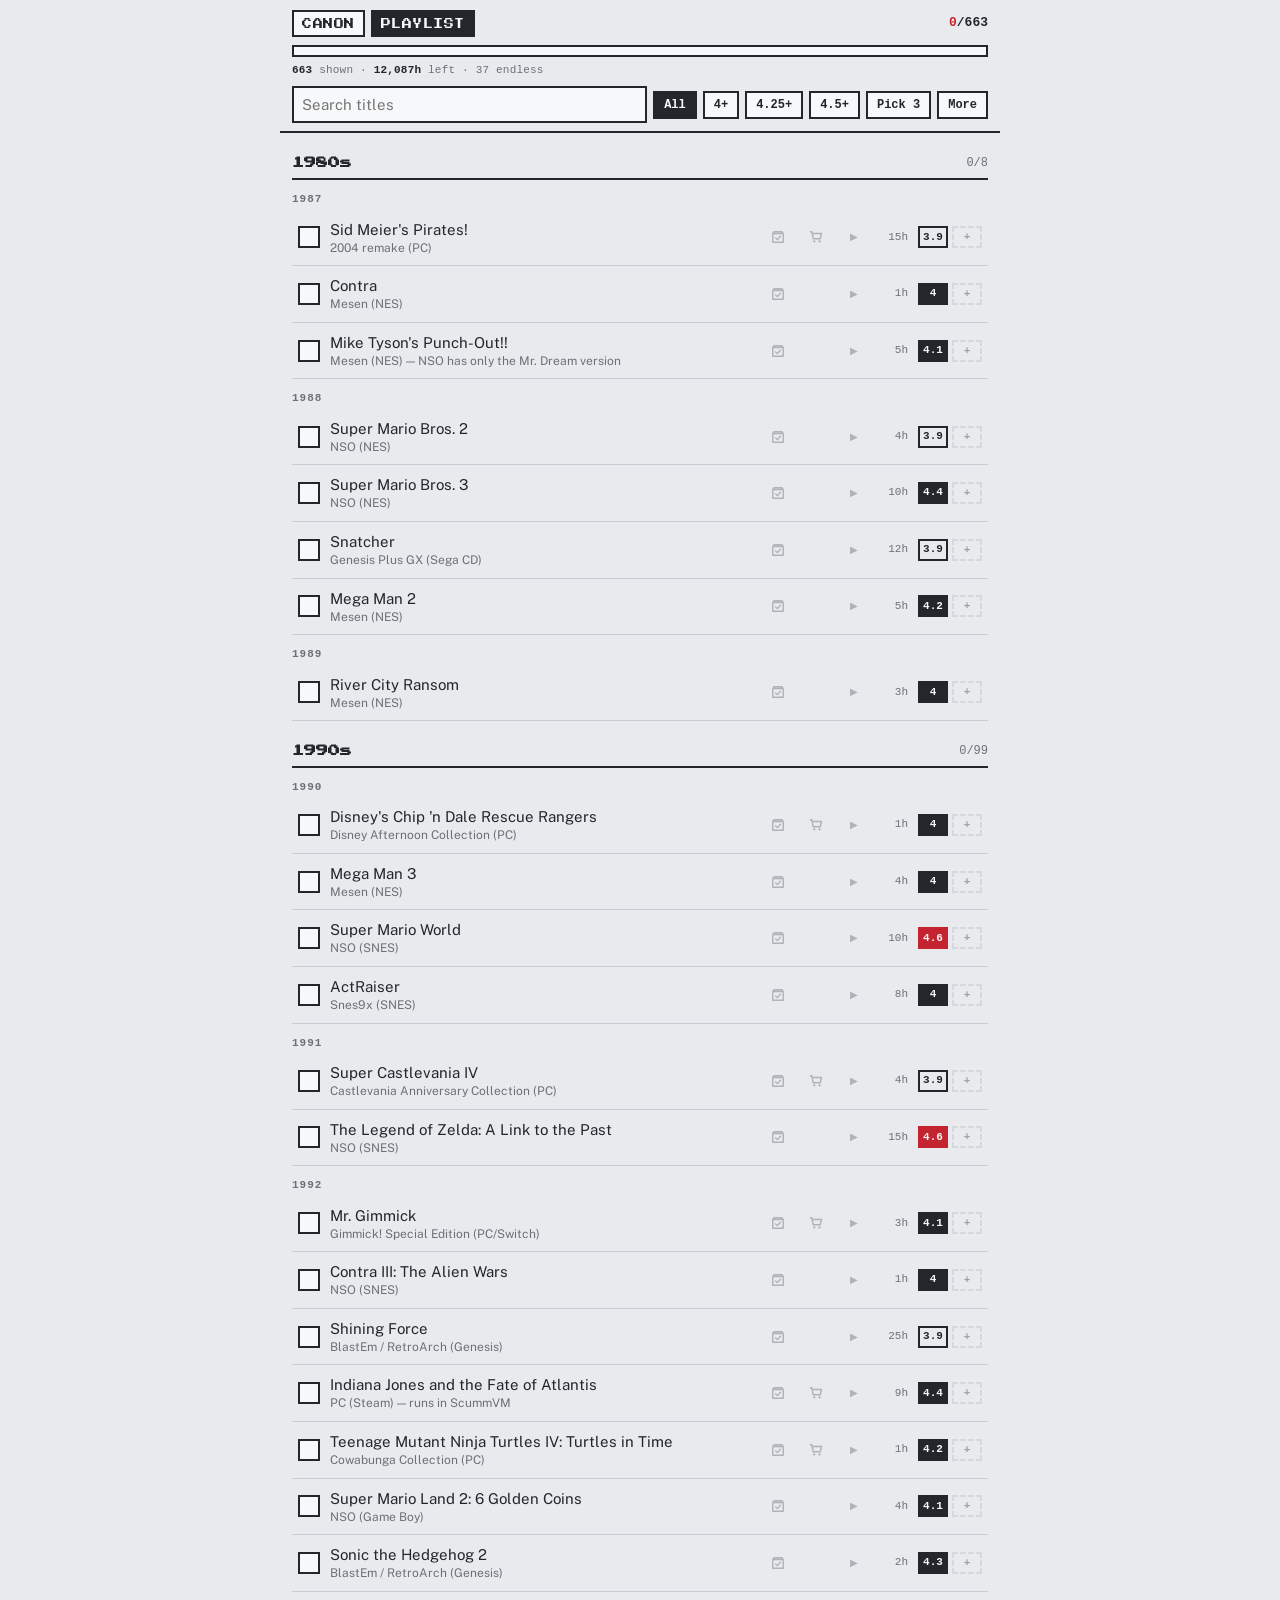
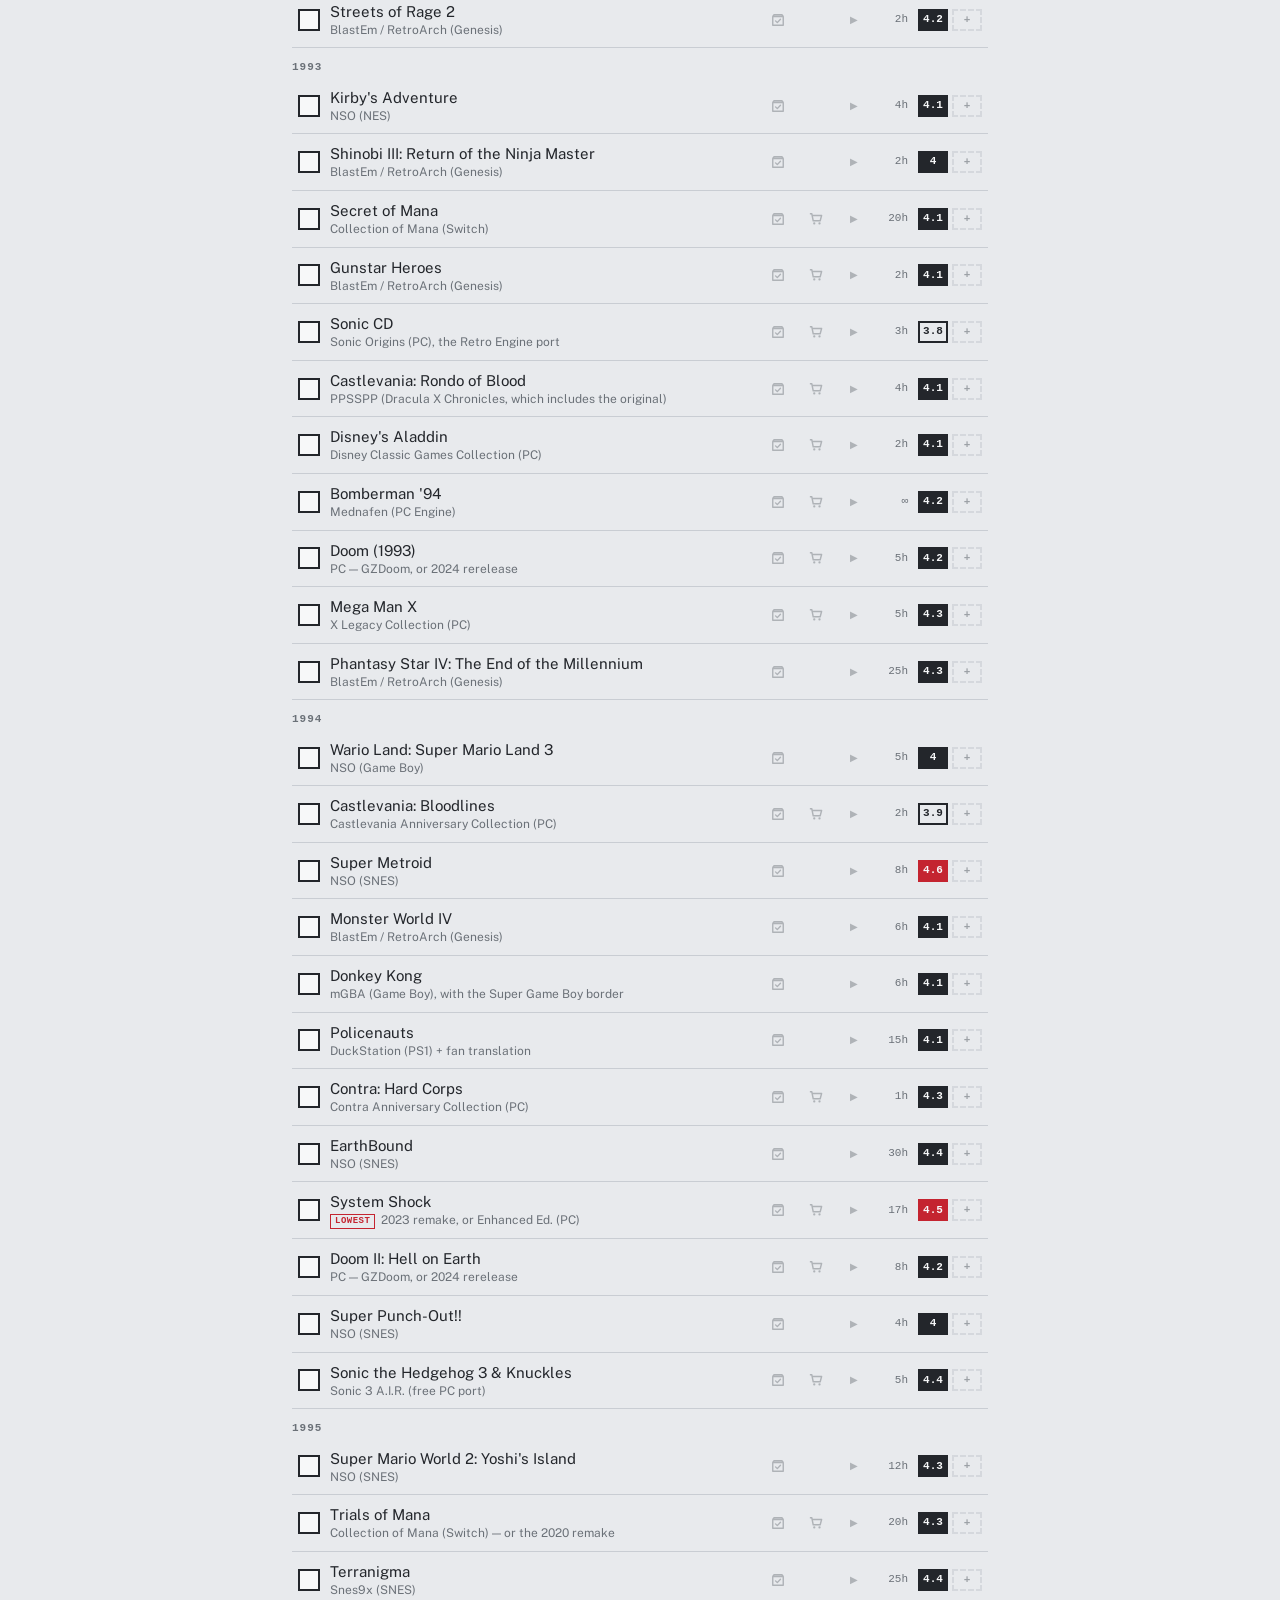
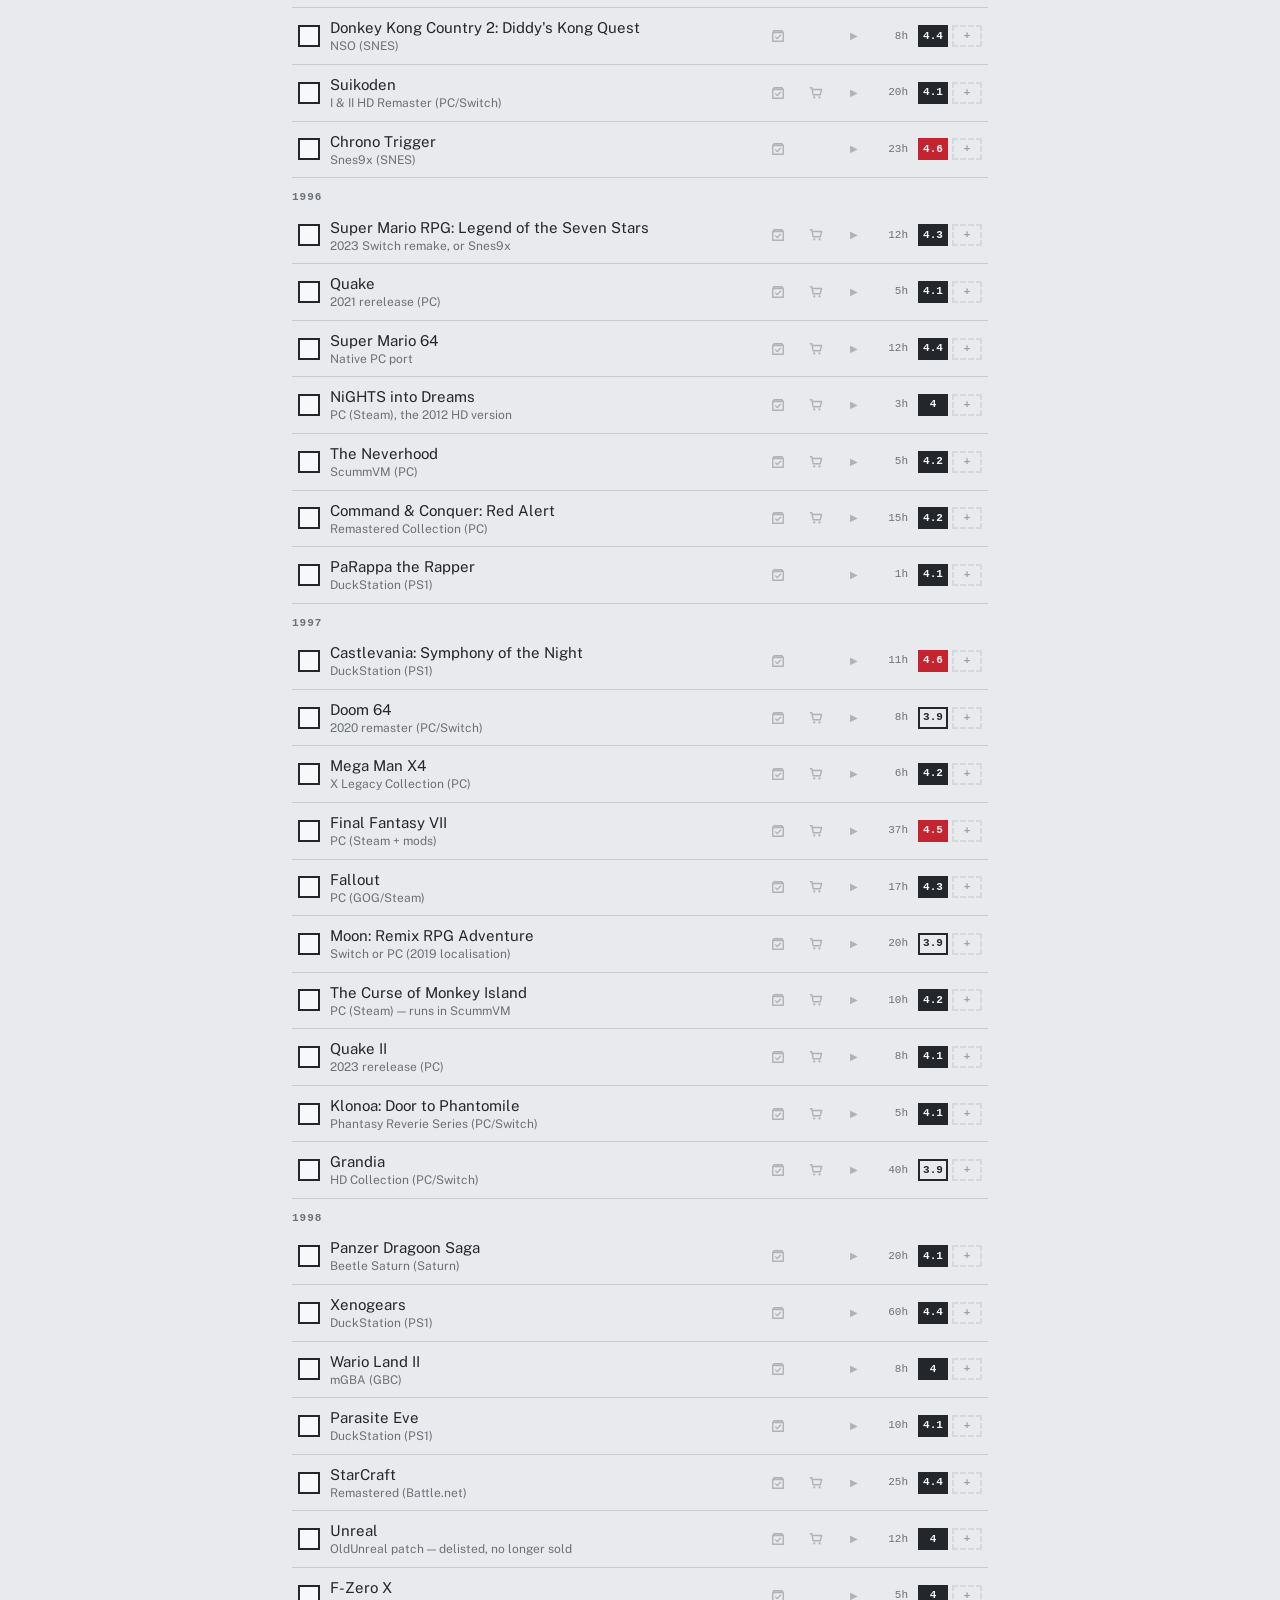
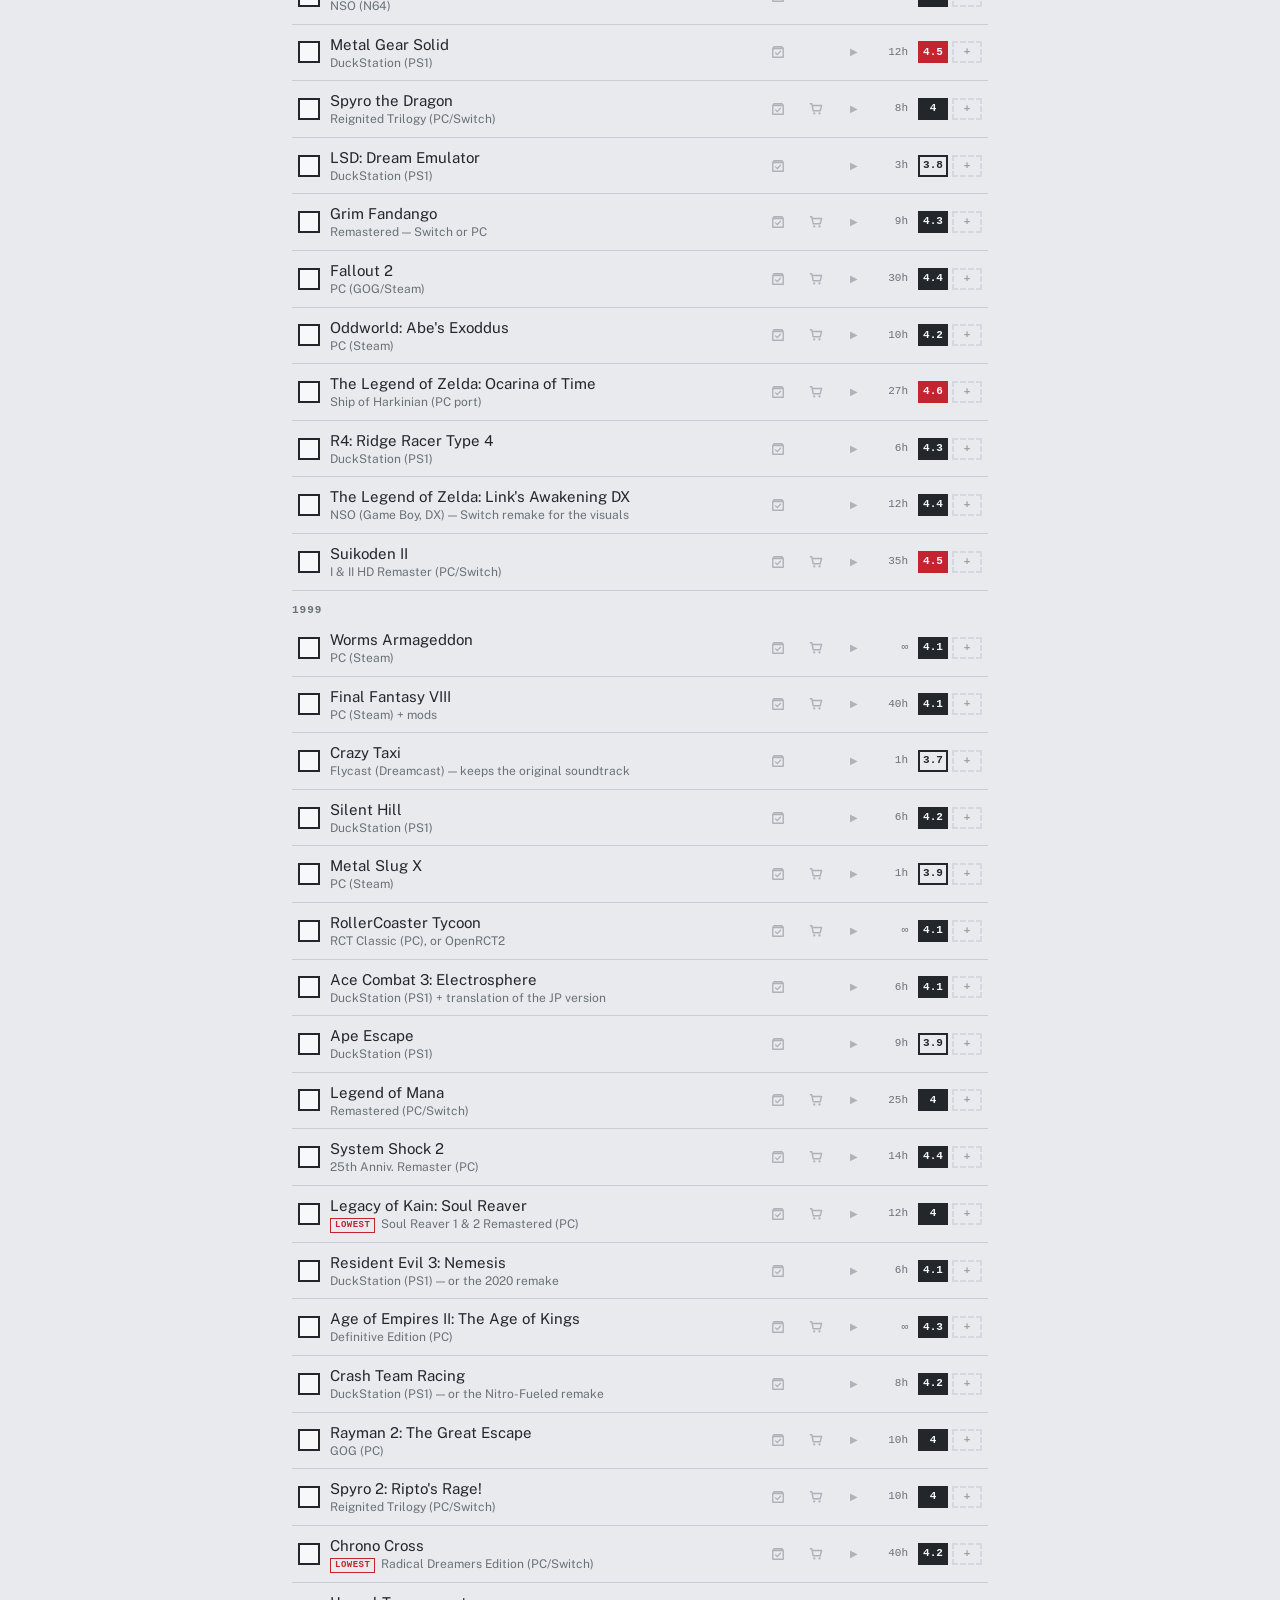
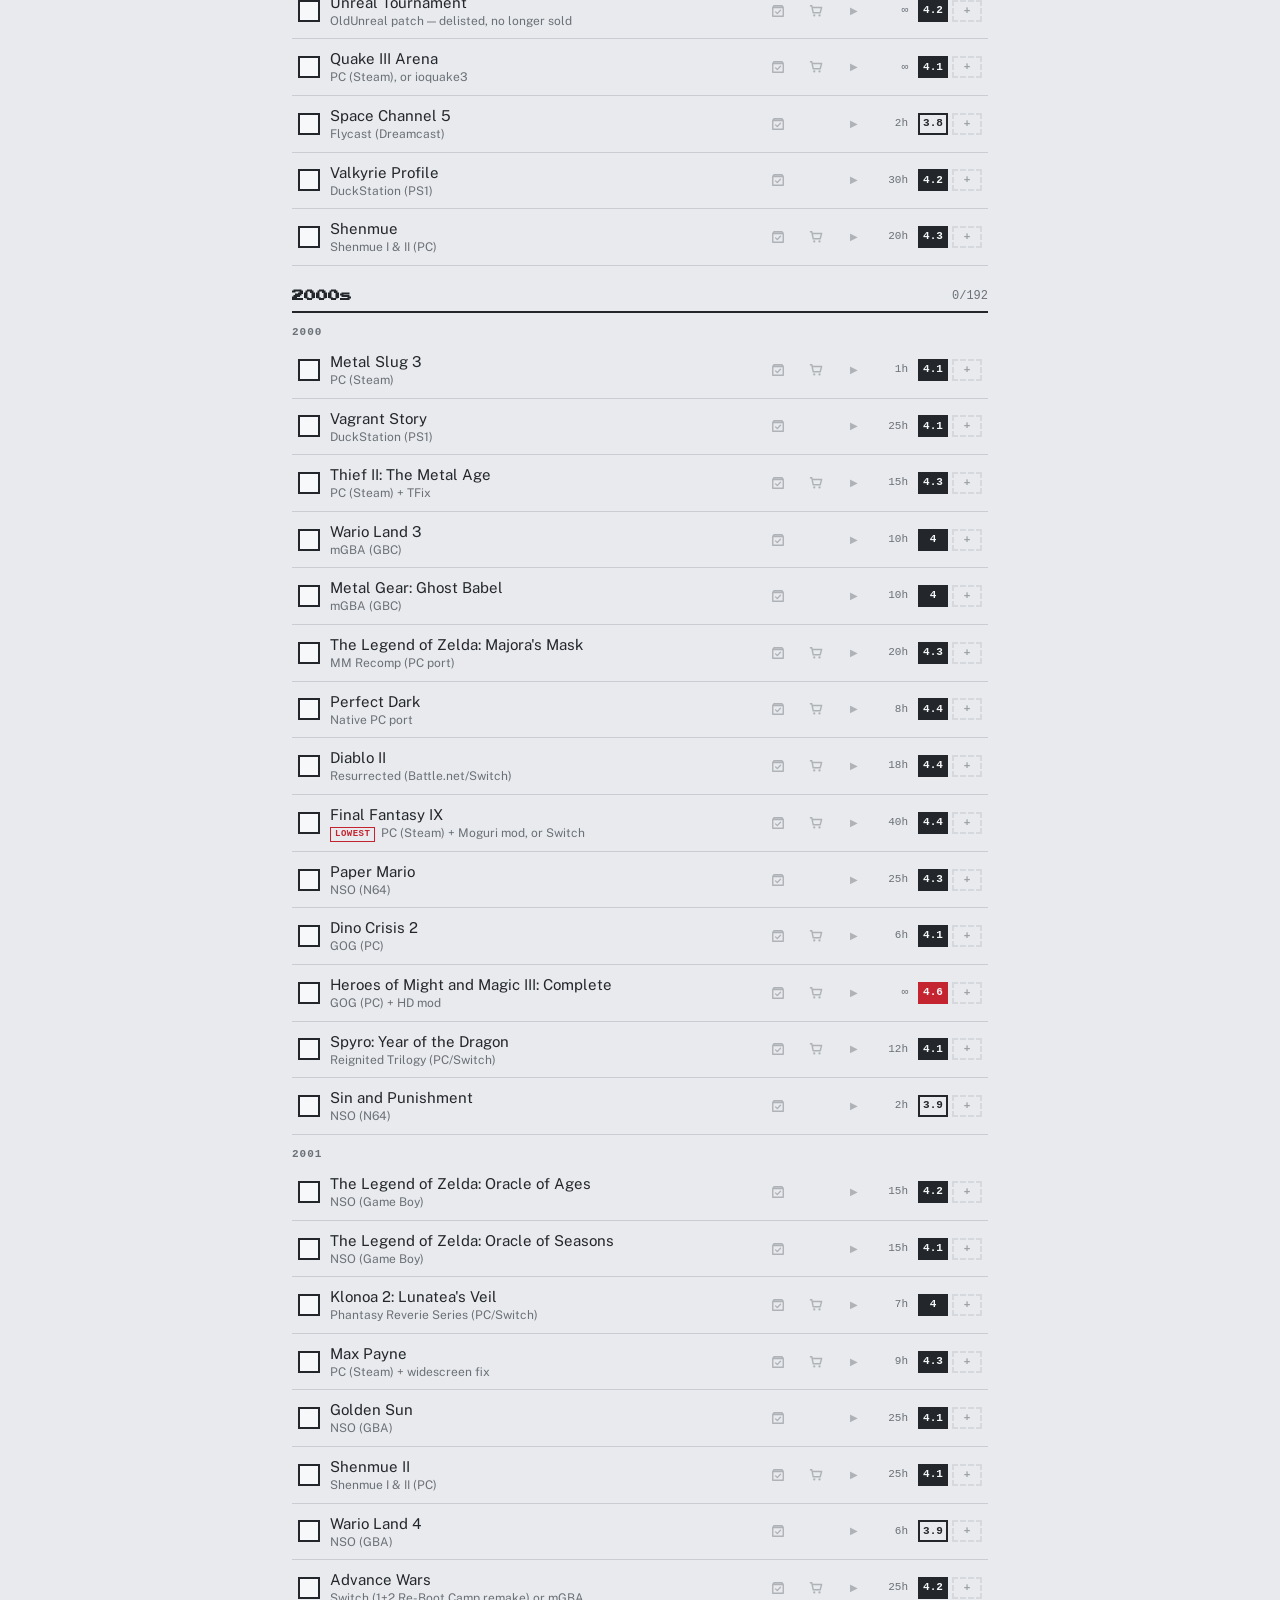
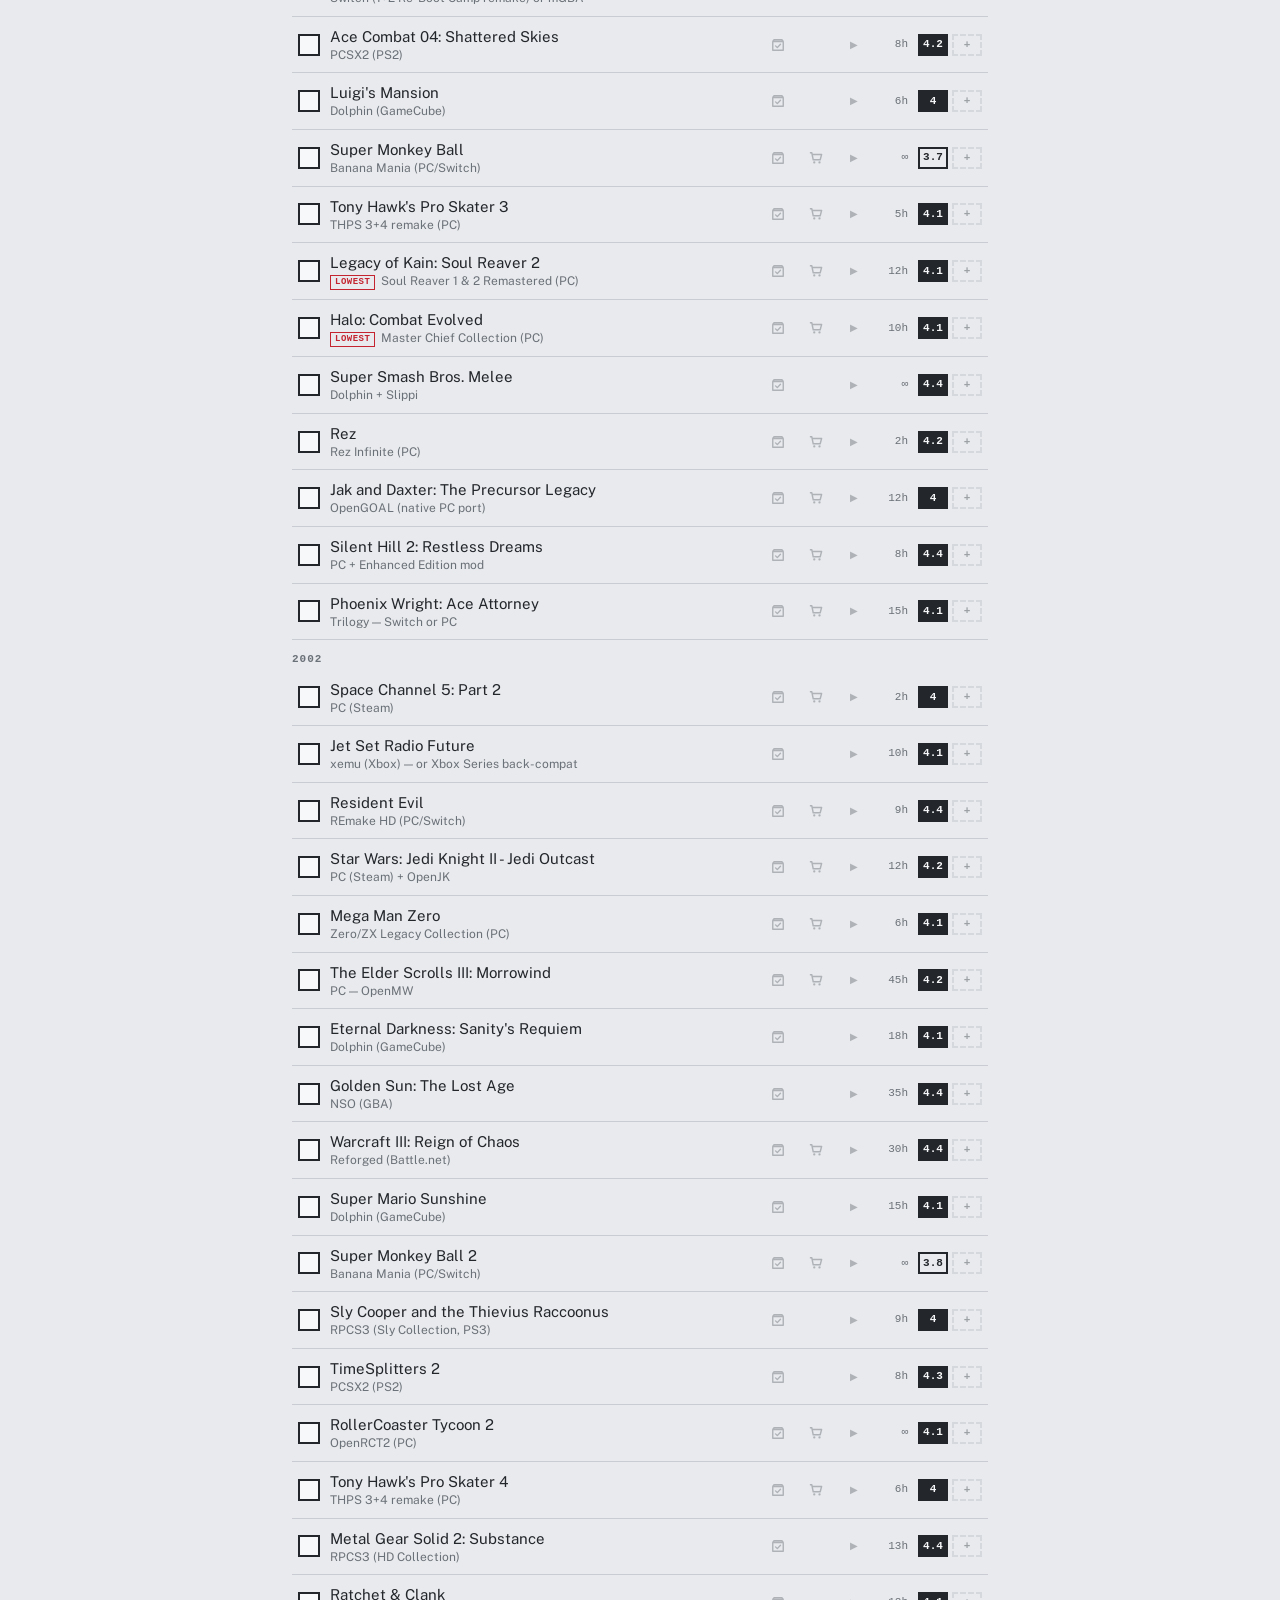
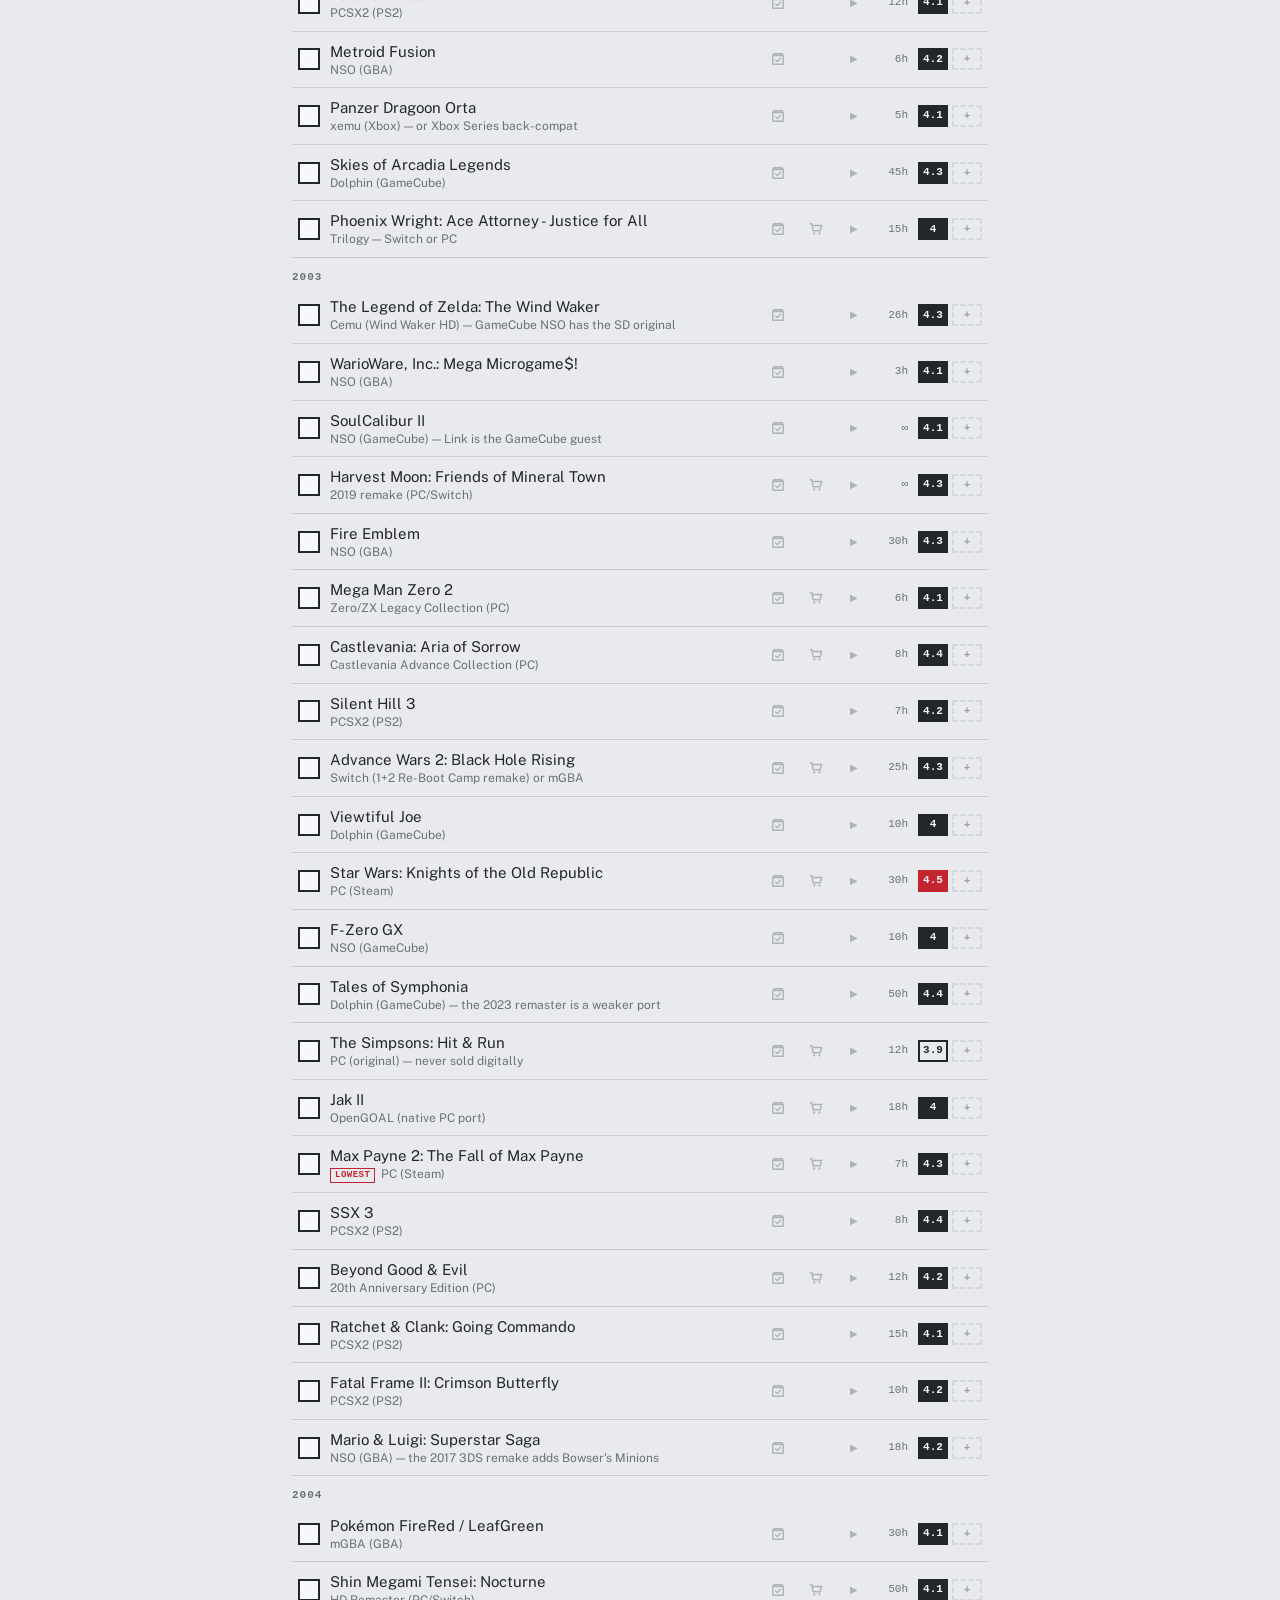
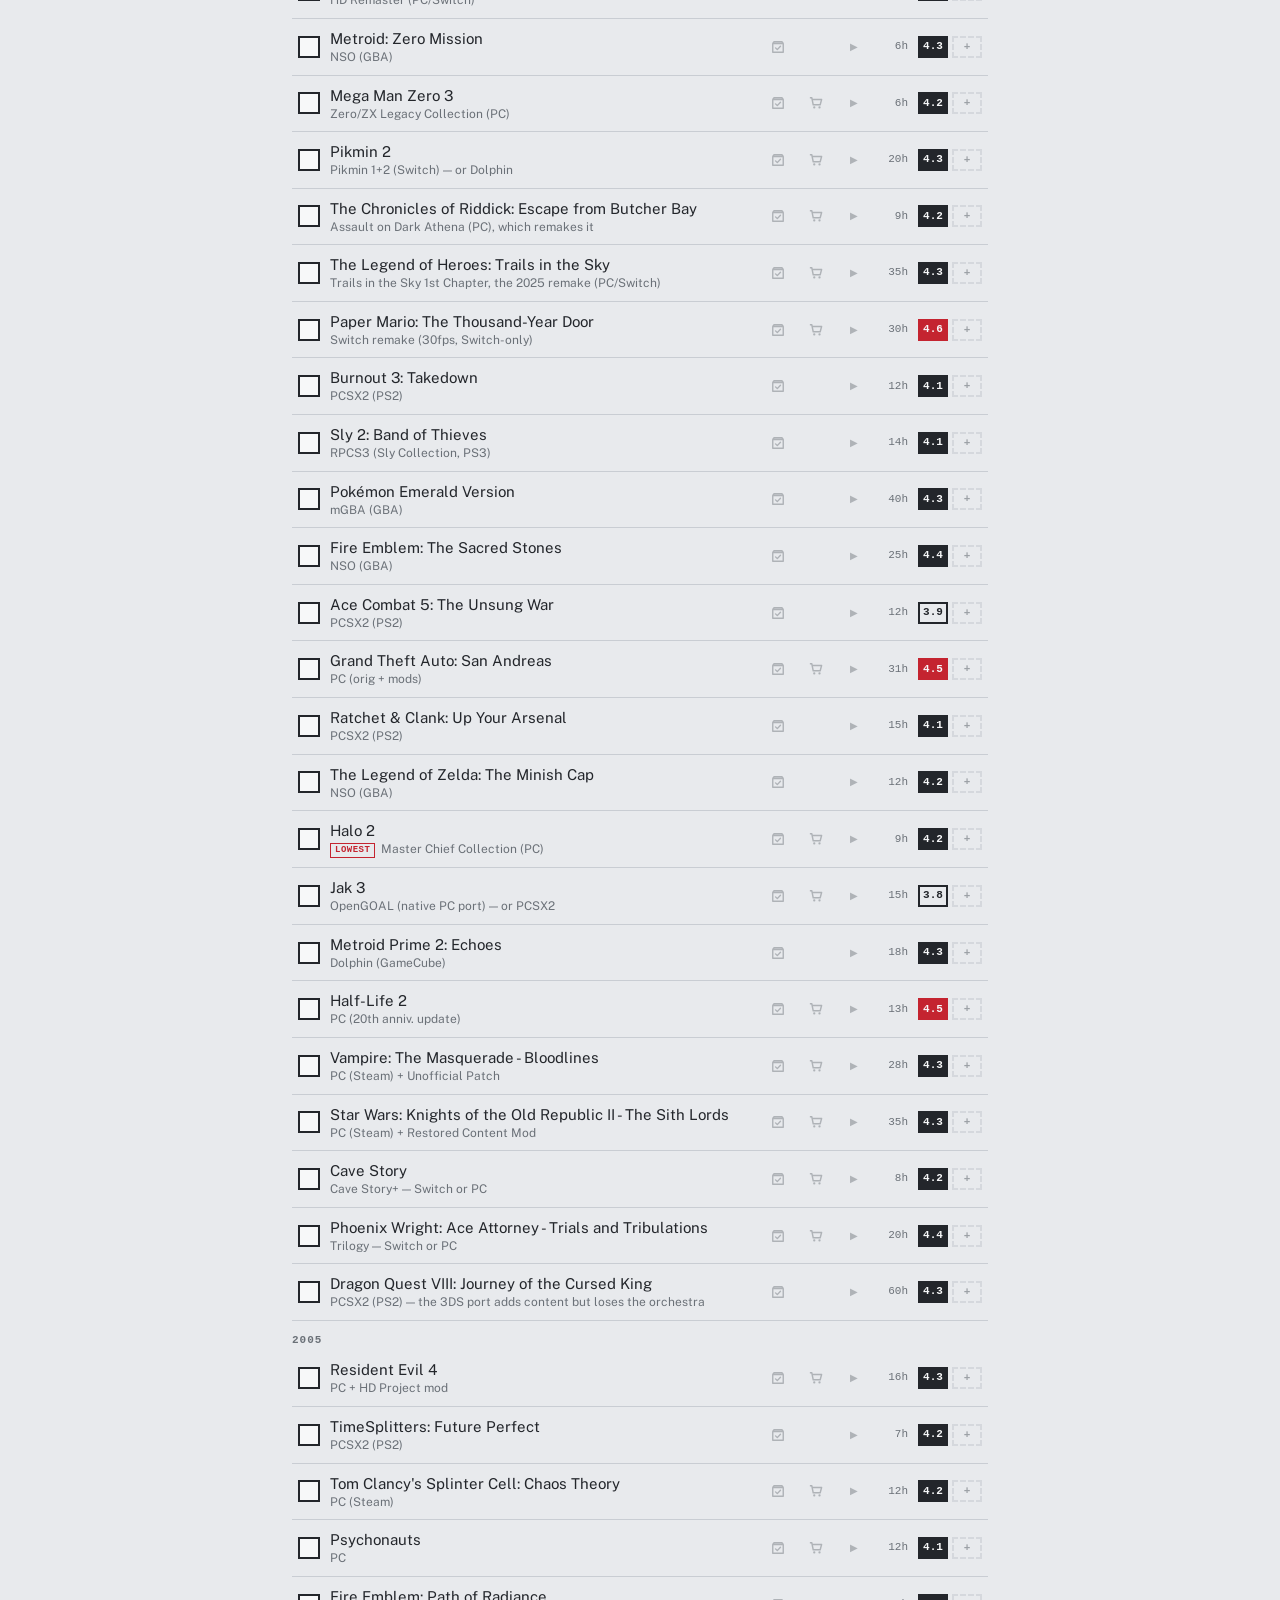
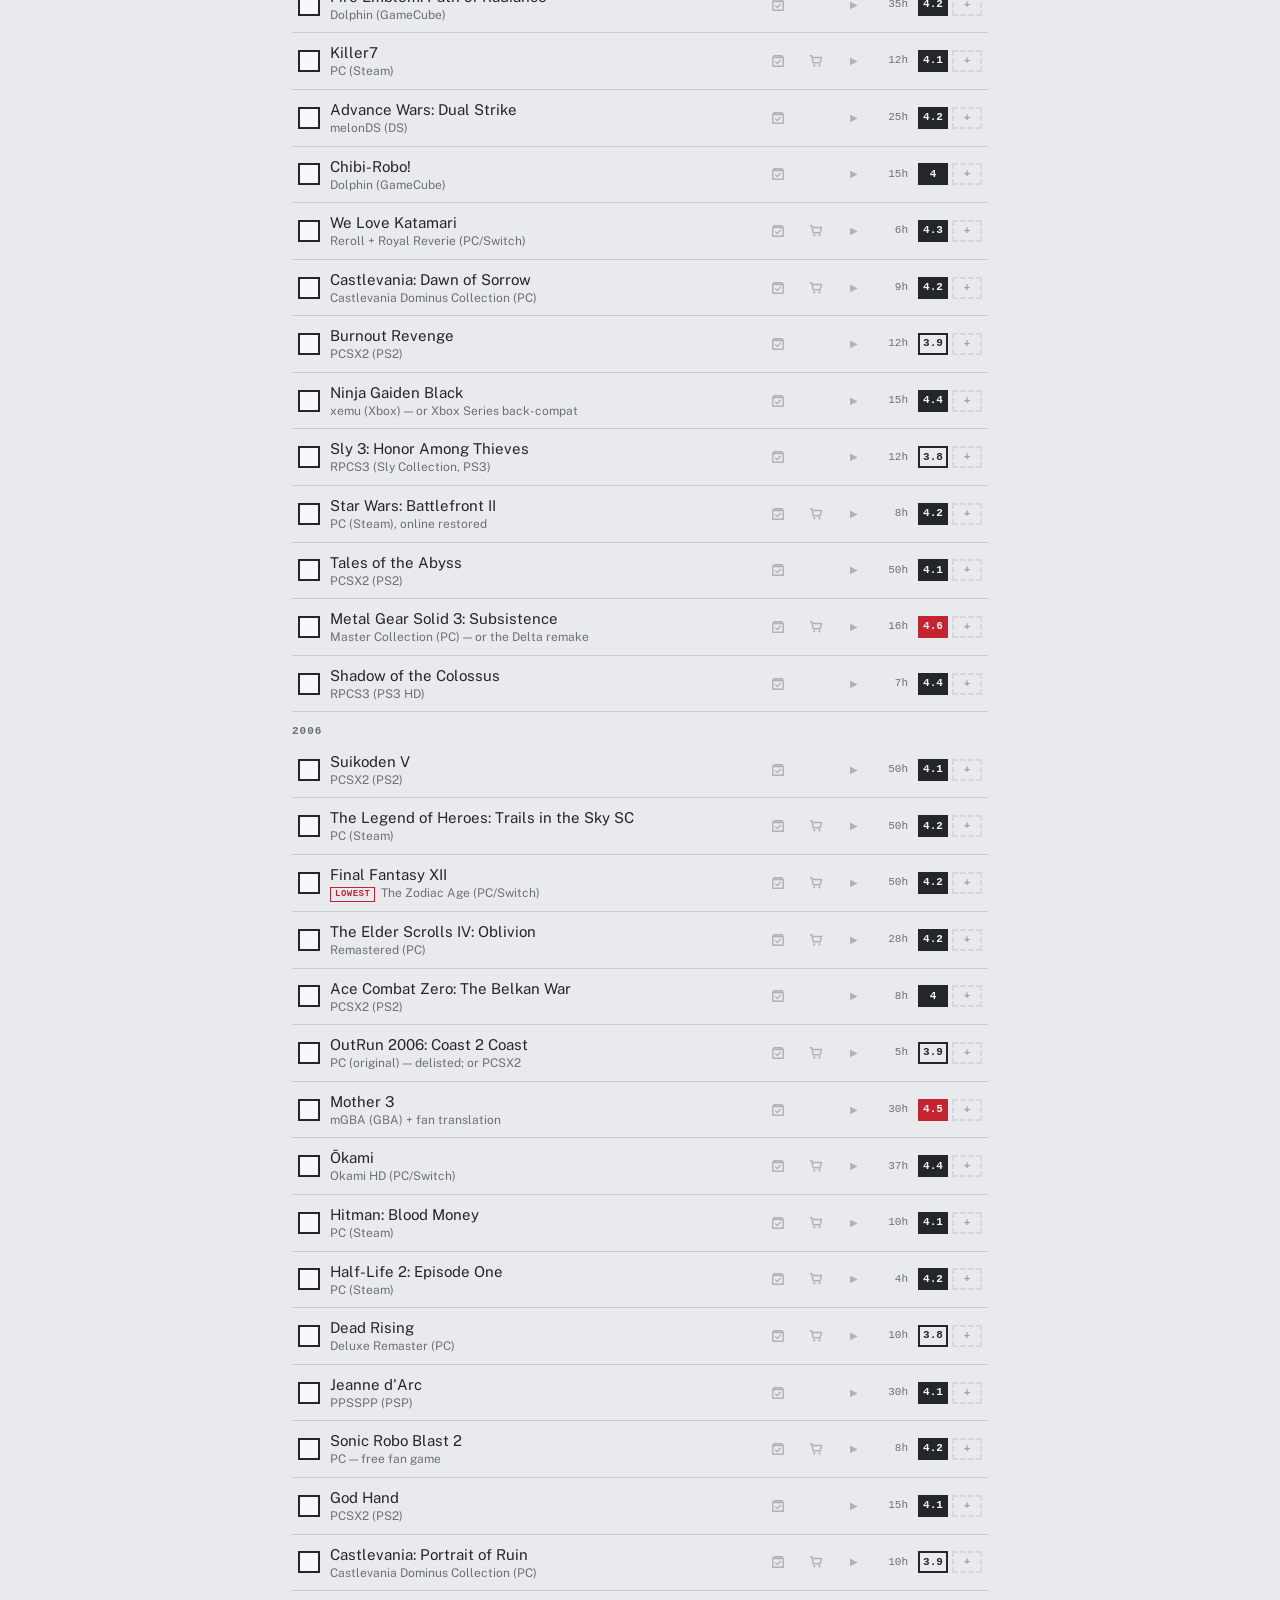
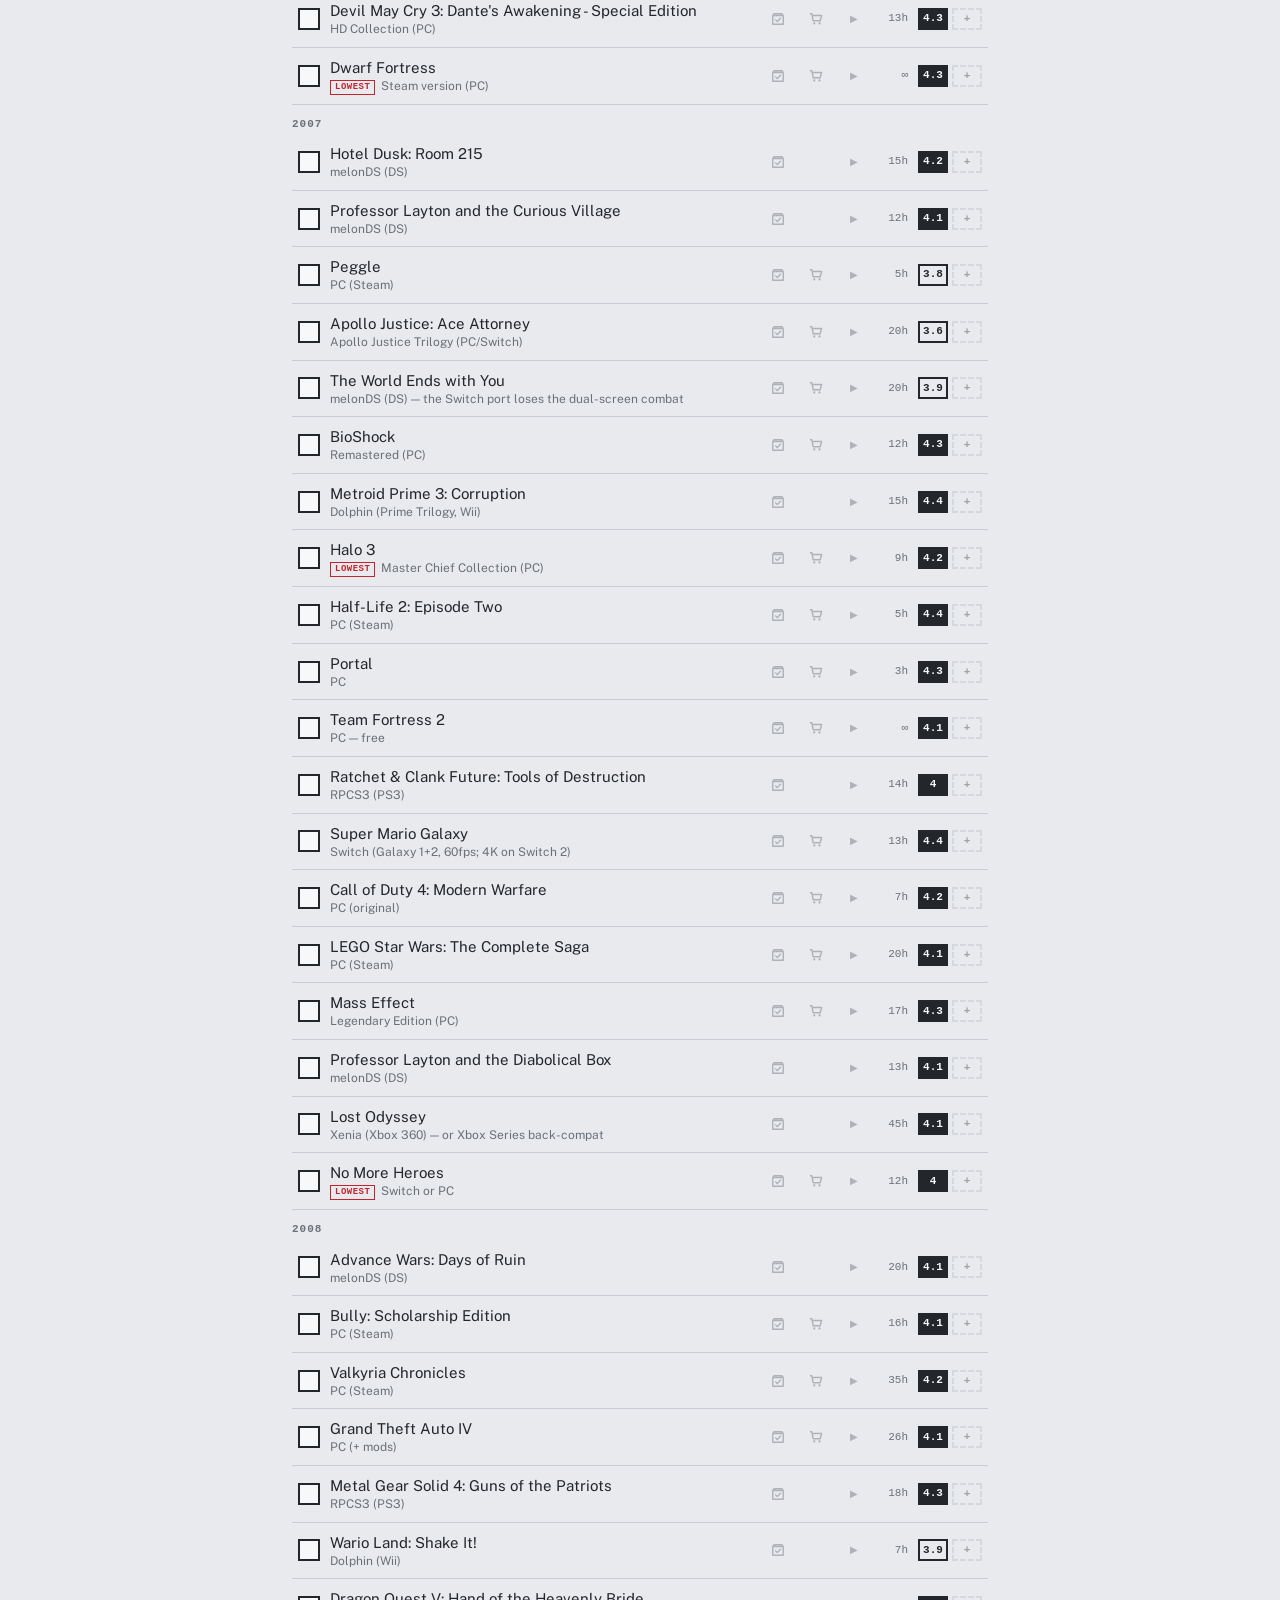
==== playlist.html @ cfd0365e "Refresh prices (2026-11-21)" ====
<!DOCTYPE html>
<html lang="en">
<head>
<meta charset="UTF-8">
<meta name="viewport" content="width=device-width, initial-scale=1.0">
<title>The Playlist — Worth Playing Today</title>
<meta name="description" content="The games from the canon that still hold up today.">
<meta name="theme-color" content="#E8EAED" media="(prefers-color-scheme: light)">
<meta name="theme-color" content="#15171A" media="(prefers-color-scheme: dark)">
<link rel="manifest" href="manifest.webmanifest">
<link rel="icon" href="assets/icon-192.png" type="image/png">
<link rel="apple-touch-icon" href="assets/icon-192.png">
<link rel="preload" href="assets/fonts/public-sans-var-latin.woff2" as="font" type="font/woff2" crossorigin>
<link rel="preload" href="assets/fonts/press-start-2p-400-latin.woff2" as="font" type="font/woff2" crossorigin>
<link rel="stylesheet" href="assets/fonts.css?v=8ebdff78">
<link rel="stylesheet" href="assets/app.css?v=4f31c636">
<script>/* set an explicit theme before first paint so the choice never flashes */
try{var t=localStorage.getItem("games-list-theme-v1");if(t&&t!=="auto")document.documentElement.setAttribute("data-theme",t);}catch(e){}</script>
</head>
<body data-list="playlist">
<div class="wrap">
  <header>
    <h1 class="sr-only">The Playlist</h1>
    <div class="hrow">
      <nav class="tabs" aria-label="Lists">
        <a class="tab" href="./">CANON</a>
        <a class="tab" href="./playlist.html" aria-current="page">PLAYLIST</a>
      </nav>
      <div class="count"><b id="nDone">0</b>/<span id="nTotal">0</span></div>
    </div>
    <div class="barwrap"><div class="bar"><div class="fill" id="mainFill"></div><div class="playfill" id="playFill"></div></div></div>
    <p class="stats" id="stats"></p>
    <div class="controls">
      <input type="search" id="search" placeholder="Search titles" aria-label="Search titles">
      <button class="chip" type="button" data-min="0" aria-pressed="true">All</button>
      <button class="chip" type="button" data-min="4" aria-pressed="false">4+</button>
      <button class="chip" type="button" data-min="4.25" aria-pressed="false">4.25+</button>
      <button class="chip" type="button" data-min="4.5" aria-pressed="false">4.5+</button>
      <button class="chip" type="button" id="shuffle" title="Three random games from what is shown that you have not started">Pick 3</button>
      <button class="chip" type="button" id="cartBtn" hidden title="Games in your cart and what they cost now">Cart</button>
      <button class="chip" type="button" id="toggleFilters" aria-expanded="false" aria-controls="panel" title="Length, platform, sort and hide-played filters">More</button>
    </div>
    <div class="panel" id="panel" hidden>
      <div class="frow">
        <span class="flabel">LENGTH</span>
        <button class="chip" type="button" data-time="0" aria-pressed="true">Any</button>
        <button class="chip" type="button" data-time="5" aria-pressed="false">5h or less</button>
        <button class="chip" type="button" data-time="10" aria-pressed="false">10h or less</button>
        <button class="chip" type="button" data-time="20" aria-pressed="false">20h or less</button>
      </div>
      <div class="frow">
        <span class="flabel">SCORE</span>
        <button class="chip" type="button" data-basis="players" aria-pressed="true" title="IGDB players, weighted by how many ratings">Players</button>
        <button class="chip" type="button" data-basis="critics" aria-pressed="false" title="Metacritic critics; games without a Metascore fall back to players">Critics</button>
      </div>
      <div class="frow">
        <span class="flabel">PRICE</span>
        <button class="chip" type="button" data-price="0" aria-pressed="true">Any</button>
        <button class="chip" type="button" data-price="5" aria-pressed="false">Under $5</button>
        <button class="chip" type="button" data-price="10" aria-pressed="false">Under $10</button>
        <button class="chip" type="button" data-price="20" aria-pressed="false">Under $20</button>
        <button class="chip" type="button" id="atLow" aria-pressed="false" title="Official-store price at its lowest ever">Lowest ever</button>
      </div>
      <div class="frow">
        <span class="flabel">PLATFORM</span>
        <select id="platform" aria-label="Filter by platform"><option value="">All platforms</option></select>
      </div>
      <div class="frow">
        <span class="flabel">SORT</span>
        <button class="chip" type="button" data-view="year" aria-pressed="true">Year</button>
        <button class="chip" type="button" data-view="console" aria-pressed="false">Console</button>
        <button class="chip" type="button" data-view="rating" aria-pressed="false">Score</button>
        <button class="chip" type="button" data-view="mine" aria-pressed="false">Mine</button>
        <button class="chip" type="button" data-view="price" aria-pressed="false">Price</button>
      </div>
      <div class="frow">
        <span class="flabel">SHOW</span>
        <button class="chip" type="button" id="hideDone" aria-pressed="false" title="Hides played and shelved games">Hide played</button>
        <button class="chip" type="button" data-own="y" aria-pressed="false">Owned</button>
        <button class="chip" type="button" data-own="n" aria-pressed="false">Not owned</button>
        <button class="chip" type="button" id="wishOnly" aria-pressed="false">Wishlist</button>
        <button class="chip" type="button" id="covers" aria-pressed="false" title="Box art on every row">Covers</button>
      </div>
    </div>
  </header>

  <main id="list"></main>
  <p class="empty" id="empty">No games match.</p>

  <footer>
    <button class="chip" type="button" id="copyRemaining">Copy remaining</button>
    <button class="chip" type="button" id="copyDone">Copy played</button>
    <button class="chip" type="button" id="exportBtn">Export</button>
    <button class="chip" type="button" id="importBtn">Import</button>
    <input type="file" id="importFile" accept="application/json,.json" hidden>
    <button class="chip" type="button" id="themeBtn">Theme: AUTO</button>
    <p class="note">Tick the box to mark a game played; the small ▶ marks the one you are playing now. Tap a game for its prices, store links, owned and cart, to shelve it, or to note where you are. The playlist is a view of the canon: everything that still holds up today. Console view groups Switch 2 buys separately (60fps and not meaningfully inferior to PC). NSO where available, emulator or ports when the game is not on NSO or mods are a meaningful upgrade. The first score is the players' (IGDB, weighted by how many ratings) or, under More, the critics' (Metacritic); the blue one beside it is yours — tap it to rate in half stars. Progress is shared with the other list, saves automatically, and can be exported.</p>
  </footer>
</div>
<div class="toast" id="toast" role="status" aria-live="polite"></div>

<script src="data/games.js?v=79f071bd"></script>
<script src="data/scores.js?v=8b17688d"></script>
<script src="data/prices.js?v=fc03f0fe"></script>
<script src="data/reviews.js?v=96711076"></script>
<script src="data/meta.js?v=44025426"></script>
<script src="assets/app.js?v=f9660f0e"></script>
</body>
</html>
---- assets/fonts.css ----
/* Self-hosted: no external dependency, works offline, one less round trip on first paint.
   Public Sans ships as a variable font, so one file covers weights 400-700 per subset.
   Both families are SIL Open Font License 1.1 - see fonts/OFL.txt */
@font-face{font-family:'Press Start 2P';font-style:normal;font-weight:400;font-display:swap;src:url(fonts/press-start-2p-400-latin.woff2) format('woff2');unicode-range:U+0000-00FF, U+0131, U+0152-0153, U+02BB-02BC, U+02C6, U+02DA, U+02DC, U+0304, U+0308, U+0329, U+2000-206F, U+20AC, U+2122, U+2191, U+2193, U+2212, U+2215, U+FEFF, U+FFFD}
@font-face{font-family:'Press Start 2P';font-style:normal;font-weight:400;font-display:swap;src:url(fonts/press-start-2p-400-latin-ext.woff2) format('woff2');unicode-range:U+0100-02BA, U+02BD-02C5, U+02C7-02CC, U+02CE-02D7, U+02DD-02FF, U+0304, U+0308, U+0329, U+1D00-1DBF, U+1E00-1E9F, U+1EF2-1EFF, U+2020, U+20A0-20AB, U+20AD-20C0, U+2113, U+2C60-2C7F, U+A720-A7FF}
@font-face{font-family:'Public Sans';font-style:normal;font-weight:400 700;font-display:swap;src:url(fonts/public-sans-var-latin.woff2) format('woff2');unicode-range:U+0000-00FF, U+0131, U+0152-0153, U+02BB-02BC, U+02C6, U+02DA, U+02DC, U+0304, U+0308, U+0329, U+2000-206F, U+20AC, U+2122, U+2191, U+2193, U+2212, U+2215, U+FEFF, U+FFFD}
@font-face{font-family:'Public Sans';font-style:normal;font-weight:400 700;font-display:swap;src:url(fonts/public-sans-var-latin-ext.woff2) format('woff2');unicode-range:U+0100-02BA, U+02BD-02C5, U+02C7-02CC, U+02CE-02D7, U+02DD-02FF, U+0304, U+0308, U+0329, U+1D00-1DBF, U+1E00-1E9F, U+1EF2-1EFF, U+2020, U+20A0-20AB, U+20AD-20C0, U+2113, U+2C60-2C7F, U+A720-A7FF}
---- assets/app.css ----
/* Light is the base palette. Dark redefines only the tokens, twice: once for the
   system preference (unless the viewer has explicitly chosen light) and once for an
   explicit dark choice, so the toggle wins in both directions. Text that sits on a
   filled ink/accent/done background uses --panel, which flips with the theme - a
   hardcoded #fff would vanish on dark, where --ink is the light colour. */
:root{
  color-scheme:light;
  --bg:#E8EAED; --panel:#F7F8F9; --ink:#23262B; --muted:#6B7178;
  --line:#C9CDD3; --accent:#C42430; --done:#557A2E; --done-tint:#EAF0DE;
  --play:#1F5F8B; --play-tint:#E2EDF5;
}
@media (prefers-color-scheme:dark){
  :root:not([data-theme="light"]){
    color-scheme:dark;
    --bg:#15171A; --panel:#1E2126; --ink:#E7E9EC; --muted:#98A0A8;
    --line:#31363D; --accent:#E4525E; --done:#8FB45C; --done-tint:#232B1C;
    --play:#5BA3D0; --play-tint:#17232B;
  }
}
:root[data-theme="dark"]{
  color-scheme:dark;
  --bg:#15171A; --panel:#1E2126; --ink:#E7E9EC; --muted:#98A0A8;
  --line:#31363D; --accent:#E4525E; --done:#8FB45C; --done-tint:#232B1C;
  --play:#5BA3D0; --play-tint:#17232B;
}

*{box-sizing:border-box;margin:0;padding:0}
html{-webkit-text-size-adjust:100%}
body{background:var(--bg);color:var(--ink);font-family:'Public Sans',system-ui,sans-serif;font-size:15px;line-height:1.4}
.wrap{max-width:720px;margin:0 auto;padding:0 12px 80px}
header{position:sticky;top:0;z-index:10;background:var(--bg);border-bottom:2px solid var(--ink);padding:10px 12px 8px;margin:0 -12px 4px}
.hrow{display:flex;align-items:center;justify-content:space-between;gap:8px;max-width:720px;margin:0 auto}
.count{font-family:ui-monospace,Menlo,monospace;font-size:13px;font-weight:600;white-space:nowrap}
.count b{color:var(--accent)}
.barwrap{max-width:720px;margin:8px auto 0}
.bar{height:12px;border:2px solid var(--ink);background:var(--panel);position:relative;overflow:hidden}
.bar .fill{position:absolute;inset:0;width:0%;background:repeating-linear-gradient(90deg,var(--accent) 0 7px,var(--panel) 7px 9px);transition:width .25s ease}
.bar .playfill{position:absolute;top:0;bottom:0;width:0%;background:repeating-linear-gradient(90deg,var(--play) 0 3px,transparent 3px 6px);transition:width .25s ease,left .25s ease}

/* stats line: reflects the current filter, not the whole list */
.stats{max-width:720px;margin:6px auto 0;font-family:ui-monospace,Menlo,monospace;font-size:11px;color:var(--muted);letter-spacing:.2px}
.stats b{color:var(--ink);font-weight:700}

.controls{max-width:720px;margin:8px auto 0;display:flex;gap:6px;flex-wrap:wrap;align-items:center}
input[type="search"]{flex:1;min-width:110px;font:inherit;padding:6px 8px;border:2px solid var(--ink);background:var(--panel);color:var(--ink);border-radius:0;appearance:none}
input[type="search"]:focus{outline:2px solid var(--accent);outline-offset:1px}
.chip{font-family:ui-monospace,Menlo,monospace;font-size:12px;font-weight:600;border:2px solid var(--ink);background:var(--panel);color:var(--ink);padding:5px 9px;cursor:pointer;border-radius:0}
.chip[aria-pressed="true"]{background:var(--ink);color:var(--panel)}
.chip:focus-visible{outline:2px solid var(--accent);outline-offset:1px}

/* the extra filters live behind one toggle so the sticky header stays short */
.panel{max-width:720px;margin:8px auto 0;border:2px solid var(--ink);background:var(--panel);padding:8px}
.panel[hidden]{display:none}
.frow{display:flex;gap:6px;flex-wrap:wrap;align-items:center}
.frow+.frow{margin-top:6px;padding-top:6px;border-top:1px solid var(--line)}
.flabel{font-family:ui-monospace,Menlo,monospace;font-size:11px;color:var(--muted);letter-spacing:1px;min-width:64px}
select{font:inherit;font-size:13px;padding:5px 6px;border:2px solid var(--ink);background:var(--bg);color:var(--ink);border-radius:0;max-width:100%}
select:focus-visible{outline:2px solid var(--accent);outline-offset:1px}

.decade{margin-top:22px}
.dhead{display:flex;align-items:center;justify-content:space-between;gap:10px;border-bottom:2px solid var(--ink);padding-bottom:6px;margin-bottom:2px}
.dhead h2{font-family:'Press Start 2P',monospace;font-size:12px}
.dcount{font-family:ui-monospace,Menlo,monospace;font-size:12px;color:var(--muted)}
.yearlabel{font-family:ui-monospace,Menlo,monospace;font-size:11px;font-weight:600;color:var(--muted);margin:12px 0 2px;letter-spacing:1px}

.row{display:flex;align-items:center;gap:10px;padding:9px 6px;border-bottom:1px solid var(--line);cursor:pointer;user-select:none;-webkit-user-select:none}
.row:active{background:var(--panel)}
.box{flex:none;width:22px;height:22px;border:2px solid var(--ink);background:var(--panel);display:flex;align-items:center;justify-content:center;font-size:14px;font-weight:700;color:transparent}
.row.done .box{background:var(--done);border-color:var(--done);color:var(--panel)}
.row.done{background:var(--done-tint)}
.row.done .title{color:var(--muted)}
.row.playing{background:var(--play-tint)}
.row.playing .box{border-color:var(--play)}
.titles{flex:1;min-width:0}
.title{display:block}
.method{font-size:12px;color:var(--muted);line-height:1.3;margin-top:1px}

/* "playing" is the rare state, so it gets its own small control and leaves the
   one-tap row click meaning "done" - the action you take 200-odd times */
.mark{flex:none;width:28px;height:28px;display:flex;align-items:center;justify-content:center;padding:0;font-size:10px;line-height:1;border:2px solid transparent;background:none;color:var(--muted);opacity:.45;cursor:pointer;border-radius:0}
.mark:hover{opacity:1}
.mark:focus-visible{opacity:1;outline:2px solid var(--accent);outline-offset:1px}
.row.playing .mark{opacity:1;background:var(--play);border-color:var(--play);color:var(--panel)}

.time{flex:none;font-family:ui-monospace,Menlo,monospace;font-size:11px;color:var(--muted);min-width:30px;text-align:right}
/* community score. Averages need three characters ("4.3"), so it is wider than the
   old single digit. The border is always there, transparent when the tier has none,
   so every tier has the same box. */
.rating,.mine{flex:none;width:30px;height:22px;display:flex;align-items:center;justify-content:center;padding:0;font-family:ui-monospace,Menlo,monospace;font-size:11px;font-weight:700;border:2px solid transparent;background:none;color:var(--ink);border-radius:0}
.r5{background:var(--accent);border-color:var(--accent);color:var(--panel)}
.r4{background:var(--ink);border-color:var(--ink);color:var(--panel)}
.r3{border-color:var(--ink);color:var(--ink)}
.r2{border-color:var(--muted);color:var(--muted)}
.r1{border-style:dashed;border-color:var(--muted);color:var(--muted)}
/* your score, in the playing blue so it never reads as the community's. Unrated it
   is a faint + like the play button, so 900-odd empty ones don't shout. */
.mine{cursor:pointer;margin-left:-6px;border:2px dashed var(--line);color:var(--muted);opacity:.6}
.mine:hover{opacity:1}
.mine:focus-visible{opacity:1;outline:2px solid var(--accent);outline-offset:1px}
.mine.set{opacity:1;border:2px solid var(--play);background:var(--play);color:var(--panel)}

/* rating picker */
.rater{position:absolute;z-index:20;background:var(--panel);border:2px solid var(--ink);padding:8px;width:min(320px,calc(100vw - 16px));box-shadow:4px 4px 0 var(--ink)}
.rater[hidden]{display:none}
.rhead{display:flex;align-items:center;justify-content:space-between;gap:8px;margin-bottom:8px}
.rtitle{font-size:13px;font-weight:600;min-width:0;overflow:hidden;text-overflow:ellipsis;white-space:nowrap}
.rclear{flex:none;font-family:ui-monospace,Menlo,monospace;font-size:11px;font-weight:600;border:none;background:none;color:var(--muted);text-decoration:underline;cursor:pointer;padding:2px}
.rclear[hidden]{display:none}
.rstars{display:grid;grid-template-columns:repeat(10,1fr);gap:2px}
.rstars button{height:32px;padding:0;font-family:ui-monospace,Menlo,monospace;font-size:11px;font-weight:700;border:2px solid var(--line);background:var(--bg);color:var(--muted);cursor:pointer;border-radius:0}
.rstars button.lit{background:var(--play);border-color:var(--play);color:var(--panel)}
.rstars button[aria-pressed="true"]{outline:2px solid var(--ink);outline-offset:-4px}
.rstars button:focus-visible{outline:2px solid var(--accent);outline-offset:1px}
.rsrc{margin-top:6px;font-family:ui-monospace,Menlo,monospace;font-size:11px;color:var(--muted)}
.rclear:focus-visible{outline:2px solid var(--accent);outline-offset:1px}

/* shuffle target */
.row.picked{outline:3px solid var(--accent);outline-offset:-3px;animation:pickfade 2.4s ease forwards}
@keyframes pickfade{0%,55%{outline-color:var(--accent)}100%{outline-color:transparent}}

.empty{color:var(--muted);padding:16px 6px;font-style:italic;display:none}
footer{margin-top:32px;display:flex;gap:8px;flex-wrap:wrap;align-items:center}
footer .chip{padding:8px 12px}
.note{font-size:12px;color:var(--muted);width:100%;margin-top:8px}
.toast{position:fixed;bottom:16px;left:50%;transform:translateX(-50%);background:var(--ink);color:var(--panel);font-family:ui-monospace,Menlo,monospace;font-size:12px;padding:8px 14px;opacity:0;pointer-events:none;transition:opacity .2s;max-width:90vw;text-align:center}
.toast.show{opacity:1}

@media (prefers-reduced-motion:reduce){
  .bar .fill,.bar .playfill,.toast{transition:none}
  .row.picked{animation:none}
}

/* page tabs */
.sr-only{position:absolute;width:1px;height:1px;padding:0;margin:-1px;overflow:hidden;clip:rect(0 0 0 0);white-space:nowrap;border:0}
.tabs{display:flex;gap:6px}
.tab{font-family:'Press Start 2P',monospace;font-size:10px;line-height:1;letter-spacing:.5px;text-decoration:none;border:2px solid var(--ink);background:var(--panel);color:var(--ink);padding:7px 8px 6px}
.tab[aria-current="page"]{background:var(--ink);color:var(--panel)}
.tab:focus-visible{outline:2px solid var(--accent);outline-offset:1px}

/* the box is its own button now (the row opens the game panel), so give it a
   finger-sized hit area without making the visible square any bigger */
.box{position:relative;padding:0;cursor:pointer;border-radius:0}
.box::before{content:"";position:absolute;inset:-10px -8px}
.box:focus-visible{outline:2px solid var(--accent);outline-offset:2px}
.row:focus-visible{outline:2px solid var(--accent);outline-offset:-2px}
.own{display:inline-block;font-family:ui-monospace,Menlo,monospace;font-size:9px;font-weight:700;letter-spacing:.5px;line-height:1;padding:2px 4px;margin-right:6px;border:1px solid var(--done);color:var(--done);vertical-align:1px}
.own[hidden]{display:none}

/* game panel and cart: native <dialog>, so focus, Escape and the backdrop come free */
.sheet{margin:auto;width:min(460px,calc(100vw - 24px));max-height:calc(100dvh - 32px);overflow:auto;border:2px solid var(--ink);background:var(--panel);color:var(--ink);padding:14px;box-shadow:6px 6px 0 var(--ink)}
.sheet::backdrop{background:rgba(10,12,14,.55)}
.stop{display:flex;align-items:flex-start;justify-content:space-between;gap:10px}
.stitles{min-width:0}
.sheet h2{font-size:18px;line-height:1.25;font-weight:700}
.smeta{font-family:ui-monospace,Menlo,monospace;font-size:11px;color:var(--muted);margin-top:3px}
.sclose{flex:none;width:32px;height:32px;font-size:20px;line-height:1;border:2px solid var(--ink);background:var(--bg);color:var(--ink);cursor:pointer;border-radius:0}
.sclose:focus-visible{outline:2px solid var(--accent);outline-offset:1px}
.smethod{font-size:13px;color:var(--muted);margin-top:8px}
.sacts{display:flex;gap:6px;flex-wrap:wrap;margin-top:12px}
.ssec{margin-top:14px;padding-top:10px;border-top:1px solid var(--line)}
.ssec .flabel{display:block;margin-bottom:6px}
.shead{display:flex;align-items:center;justify-content:space-between}
.shead .flabel{margin-bottom:0}
.ssec .rstars{margin-top:6px}
.sscore{font-size:14px}
.snote{font-size:12px;color:var(--muted);margin-top:6px}
.slinks{display:flex;gap:14px;flex-wrap:wrap;margin-top:6px;font-size:13px}
.slinks:empty{display:none}
.sheet a{color:var(--play);font-weight:600}
.sheet a:focus-visible{outline:2px solid var(--accent);outline-offset:1px}
.prices{display:grid;grid-template-columns:1fr auto;gap:4px 12px;font-size:14px}
.prices dt{color:var(--muted)}
.prices dd{font-family:ui-monospace,Menlo,monospace;font-weight:700;text-align:right}

/* cart */
.clist{list-style:none;margin-top:10px;border-top:2px solid var(--ink)}
.clist li{display:flex;align-items:center;gap:10px;padding:8px 0;border-bottom:1px solid var(--line)}
.ctitle{flex:1;min-width:0;display:flex;flex-direction:column}
.cright{flex:none;display:flex;flex-direction:column;align-items:flex-end;text-align:right;max-width:45%}
.clink{font:inherit;font-size:14px;text-align:left;border:none;background:none;color:var(--ink);padding:0;cursor:pointer;text-decoration:underline;text-decoration-color:var(--line);text-underline-offset:3px}
.clink:focus-visible{outline:2px solid var(--accent);outline-offset:1px}
.cprice{font-family:ui-monospace,Menlo,monospace;font-weight:700;font-size:14px}
.csub{font-size:11px;color:var(--muted)}
.cremove{flex:none;width:28px;height:28px;font-size:16px;line-height:1;border:2px solid var(--line);background:none;color:var(--muted);cursor:pointer;border-radius:0}
.cremove:hover{border-color:var(--ink);color:var(--ink)}
.cremove:focus-visible{outline:2px solid var(--accent);outline-offset:1px}
.ctotal{margin-top:12px;padding-top:10px;border-top:2px solid var(--ink)}
.ctotal dt:first-child,.ctotal dt:first-child+dd{color:var(--ink);font-size:16px}
#cartBtn{background:var(--play);border-color:var(--play);color:var(--panel)}
#cartBtn[hidden]{display:none}
/* price at its lowest ever: the accent, since it's the one tag worth acting on */
.own.low{border-color:var(--accent);color:var(--accent)}
.deal{color:var(--accent);font-weight:600}
.own.wish{border-color:var(--play);color:var(--play)}
/* critics mode, no Metascore: the players' score stands in, drawn quieter */
.rating.alt{opacity:.55;border-style:dashed}
.sscores .of{font-weight:400;color:var(--muted);font-size:12px;margin-left:6px}

/* add-to-cart on the row: quiet like the play button until the game is in the cart */
.buy{flex:none;width:28px;height:28px;display:flex;align-items:center;justify-content:center;padding:0;border:2px solid transparent;background:none;color:var(--muted);opacity:.45;cursor:pointer;border-radius:0}
span.buy{cursor:default}
button.buy:hover{opacity:1}
button.buy:focus-visible{opacity:1;outline:2px solid var(--accent);outline-offset:1px}
button.buy[aria-pressed="true"]{opacity:1;background:var(--play);border-color:var(--play);color:var(--panel)}
/* one more control on the row: tighten the gaps between the small ones on phones */
@media (max-width:420px){ .row{gap:6px} .mark,.buy,.owns{width:26px} }

/* box art: a thumbnail on the row when Covers is on, a larger one in the panel */
.thumb{flex:none;width:32px;height:43px;object-fit:cover;background:var(--line);border:1px solid var(--line)}
span.thumb{opacity:.4}
.scover{flex:none;width:84px;height:auto;aspect-ratio:264/374;object-fit:cover;border:2px solid var(--ink);background:var(--line)}
.stop .stitles{flex:1}
.sgenre{font-size:12px;color:var(--muted);margin-top:4px}
.sgenre:empty,.ssum:empty{display:none}
.ssum{font-size:13px;line-height:1.45;margin-top:8px}

/* shelved: started and dropped. Faded, so it reads as set aside rather than done */
.row.shelved{opacity:.6}
.row.shelved .title{text-decoration:line-through;text-decoration-color:var(--muted)}
.own.shelf{border-color:var(--muted);color:var(--muted)}
/* where you are in the game you're playing, under its title */
.pnote{font-family:ui-monospace,Menlo,monospace;font-size:11px;color:var(--play);margin-top:2px;overflow:hidden;text-overflow:ellipsis;white-space:nowrap}
.pnote::before{content:"\25B6\00A0"}
.pinput{width:100%;margin-top:6px;font:inherit;font-size:14px;padding:6px 8px;border:2px solid var(--ink);background:var(--bg);color:var(--ink);border-radius:0}
.pinput:focus{outline:2px solid var(--accent);outline-offset:1px}
/* pick three */
.plist li{align-items:flex-start}
.plist .ctitle{display:flex;flex-direction:column;gap:2px}
.plist .chip{align-self:center}
.pcover{flex:none;width:44px;height:59px;object-fit:cover;background:var(--line);border:1px solid var(--line)}

/* owned toggle on the row, in the OWNED tag's green */
.owns{flex:none;width:28px;height:28px;display:flex;align-items:center;justify-content:center;padding:0;border:2px solid transparent;background:none;color:var(--muted);opacity:.45;cursor:pointer;border-radius:0}
.owns:hover{opacity:1}
.owns:focus-visible{opacity:1;outline:2px solid var(--accent);outline-offset:1px}
.owns[aria-pressed="true"]{opacity:1;background:var(--done);border-color:var(--done);color:var(--panel)}
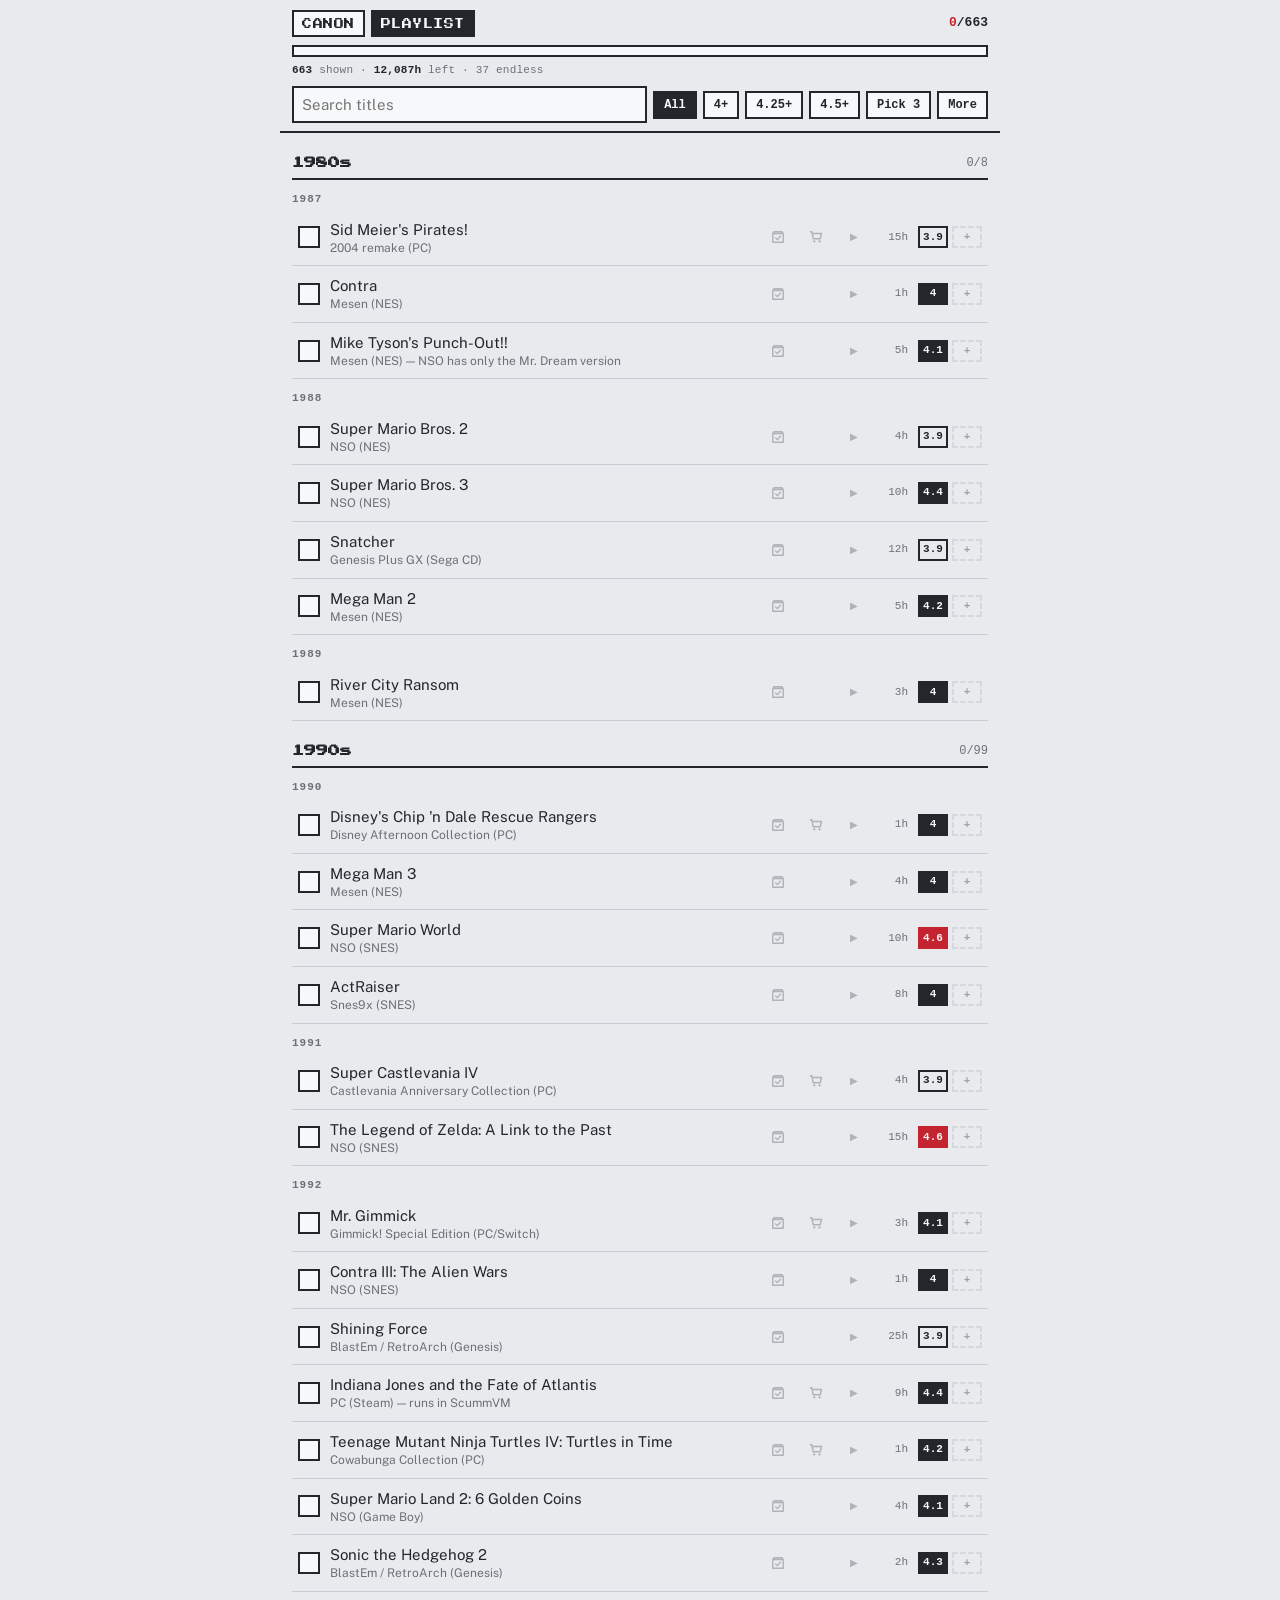
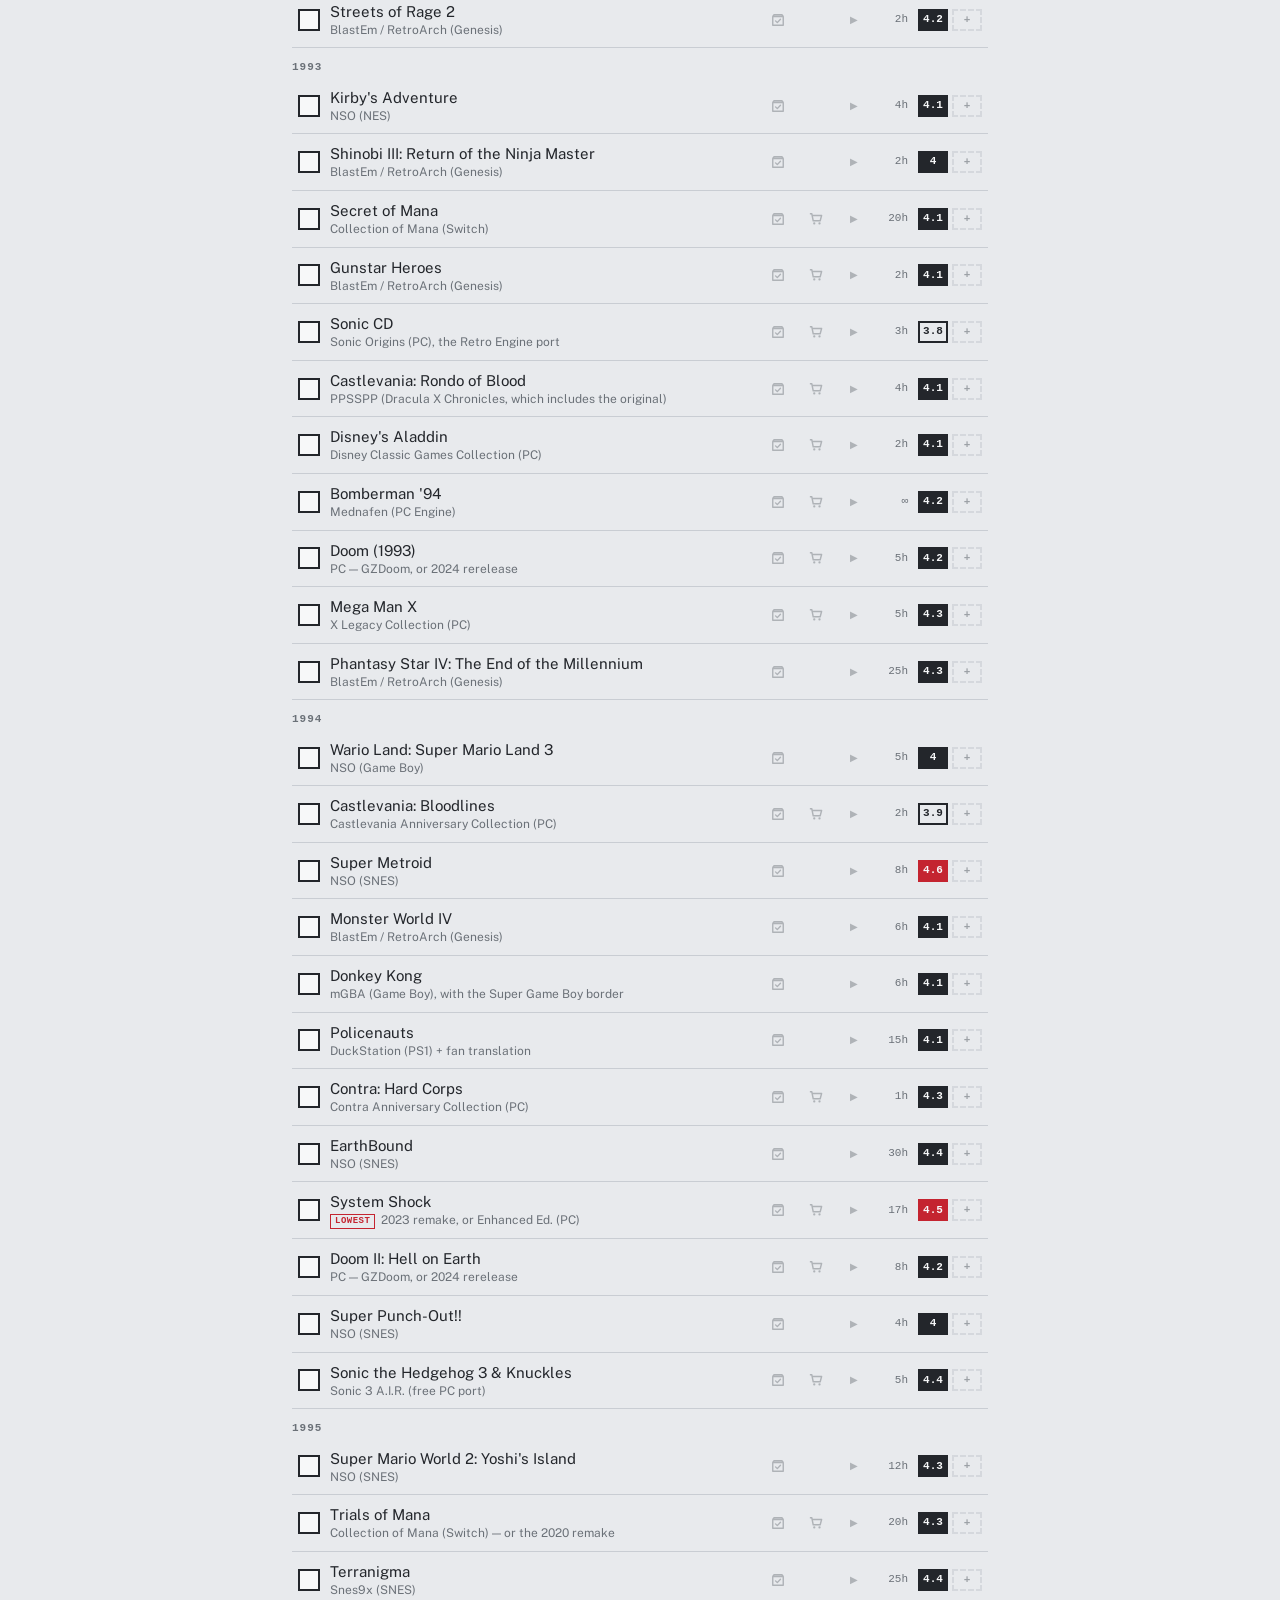
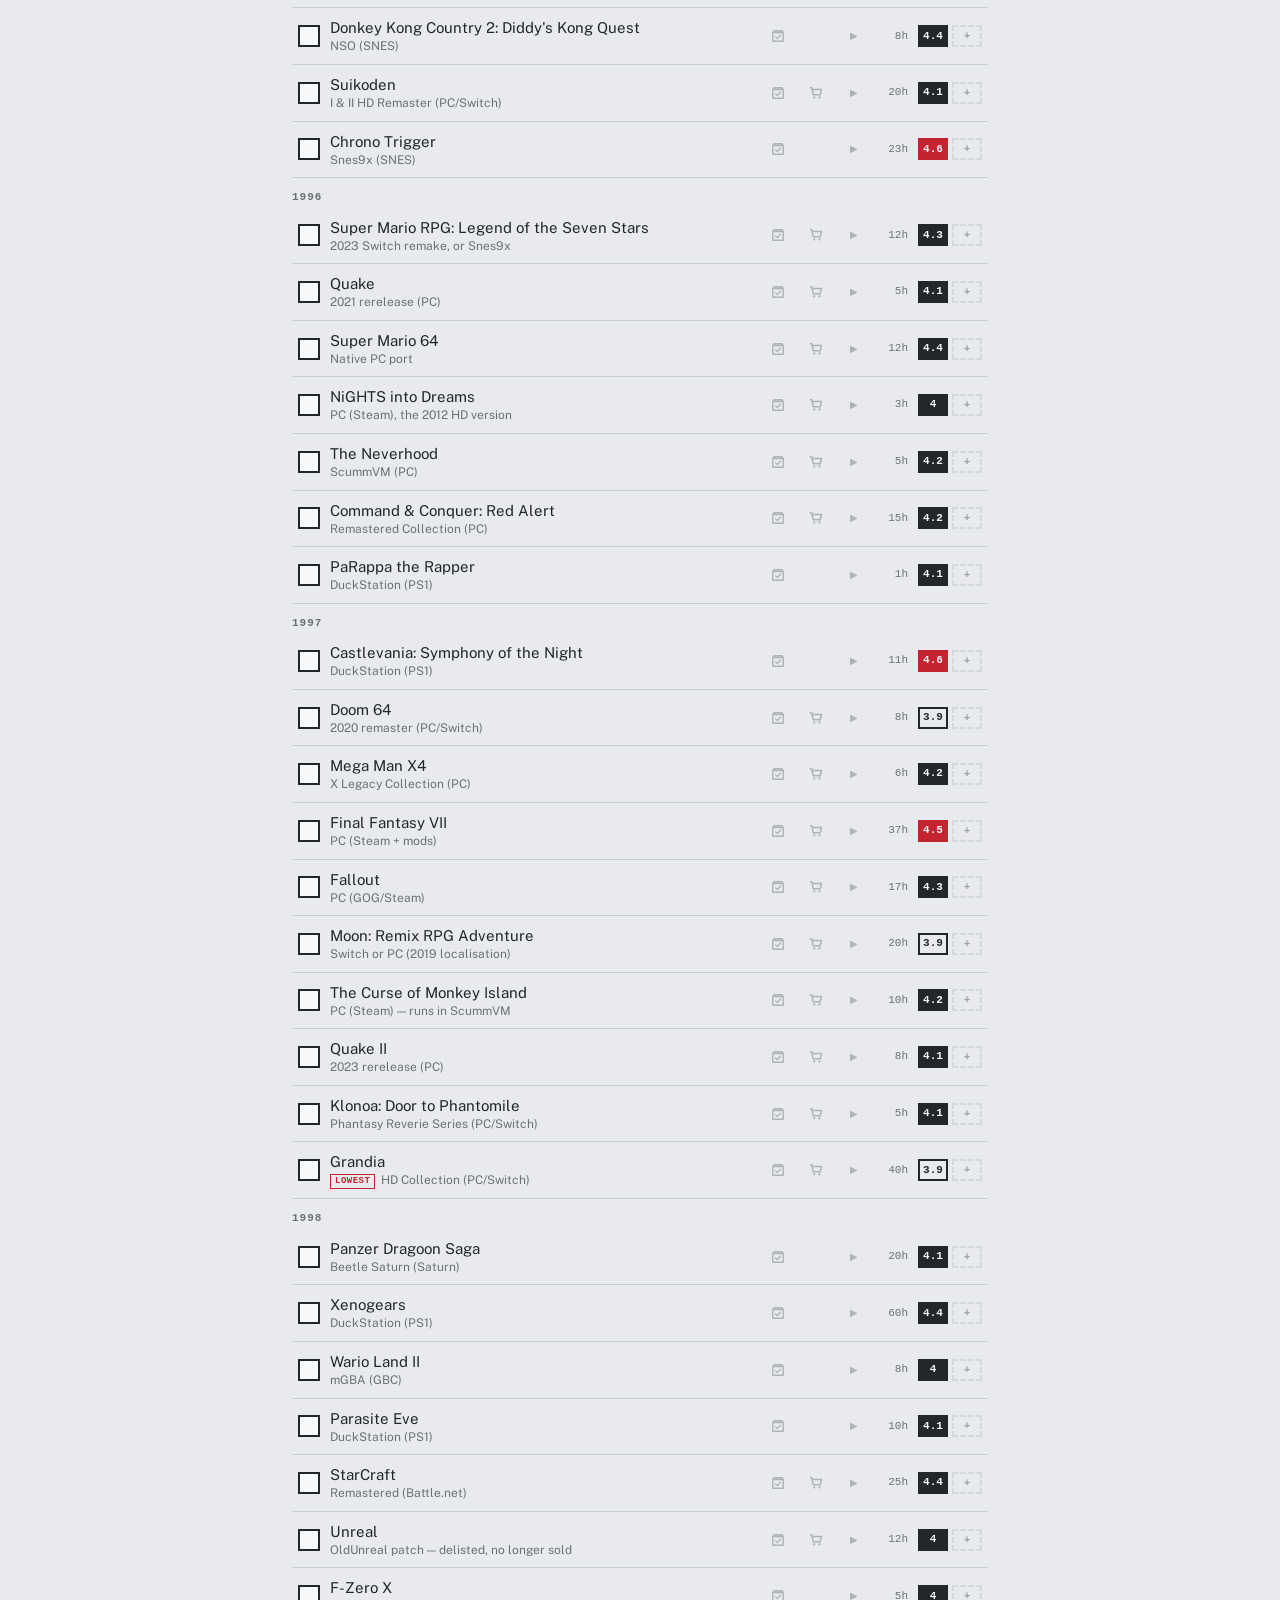
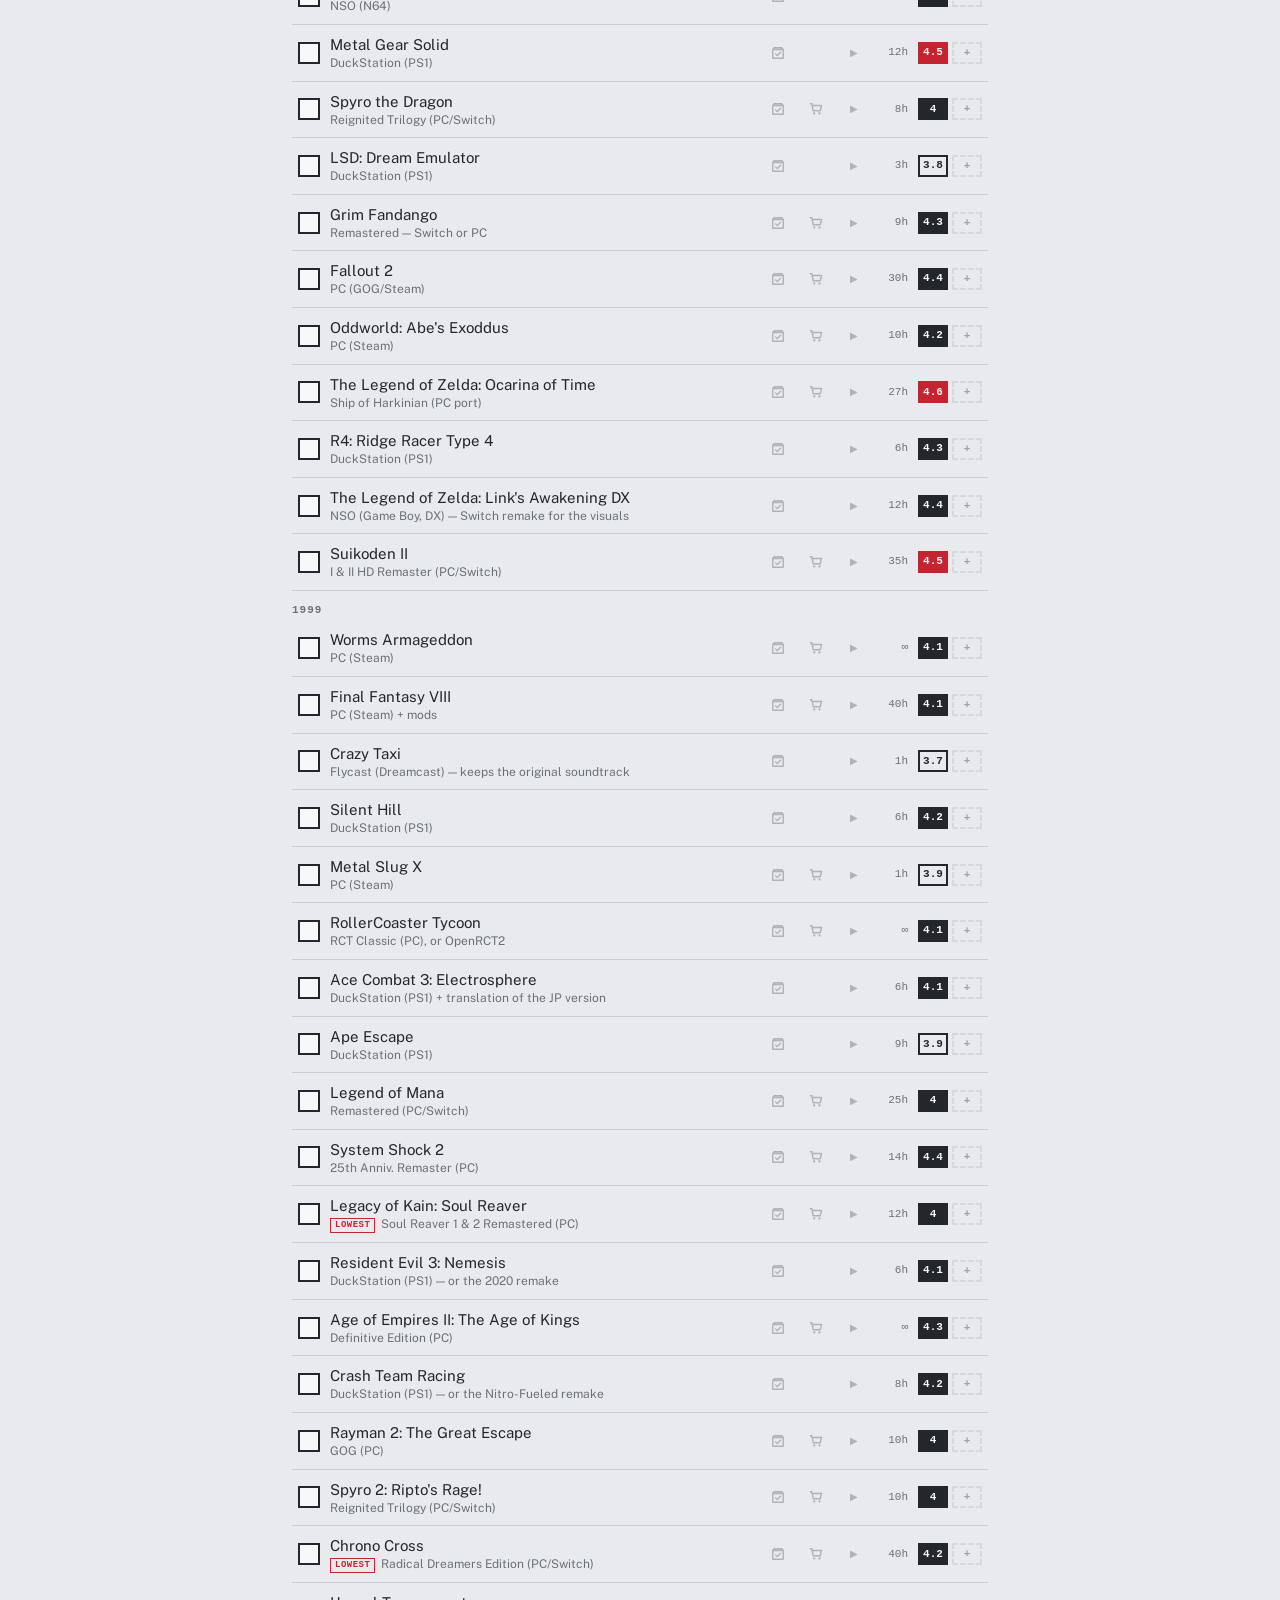
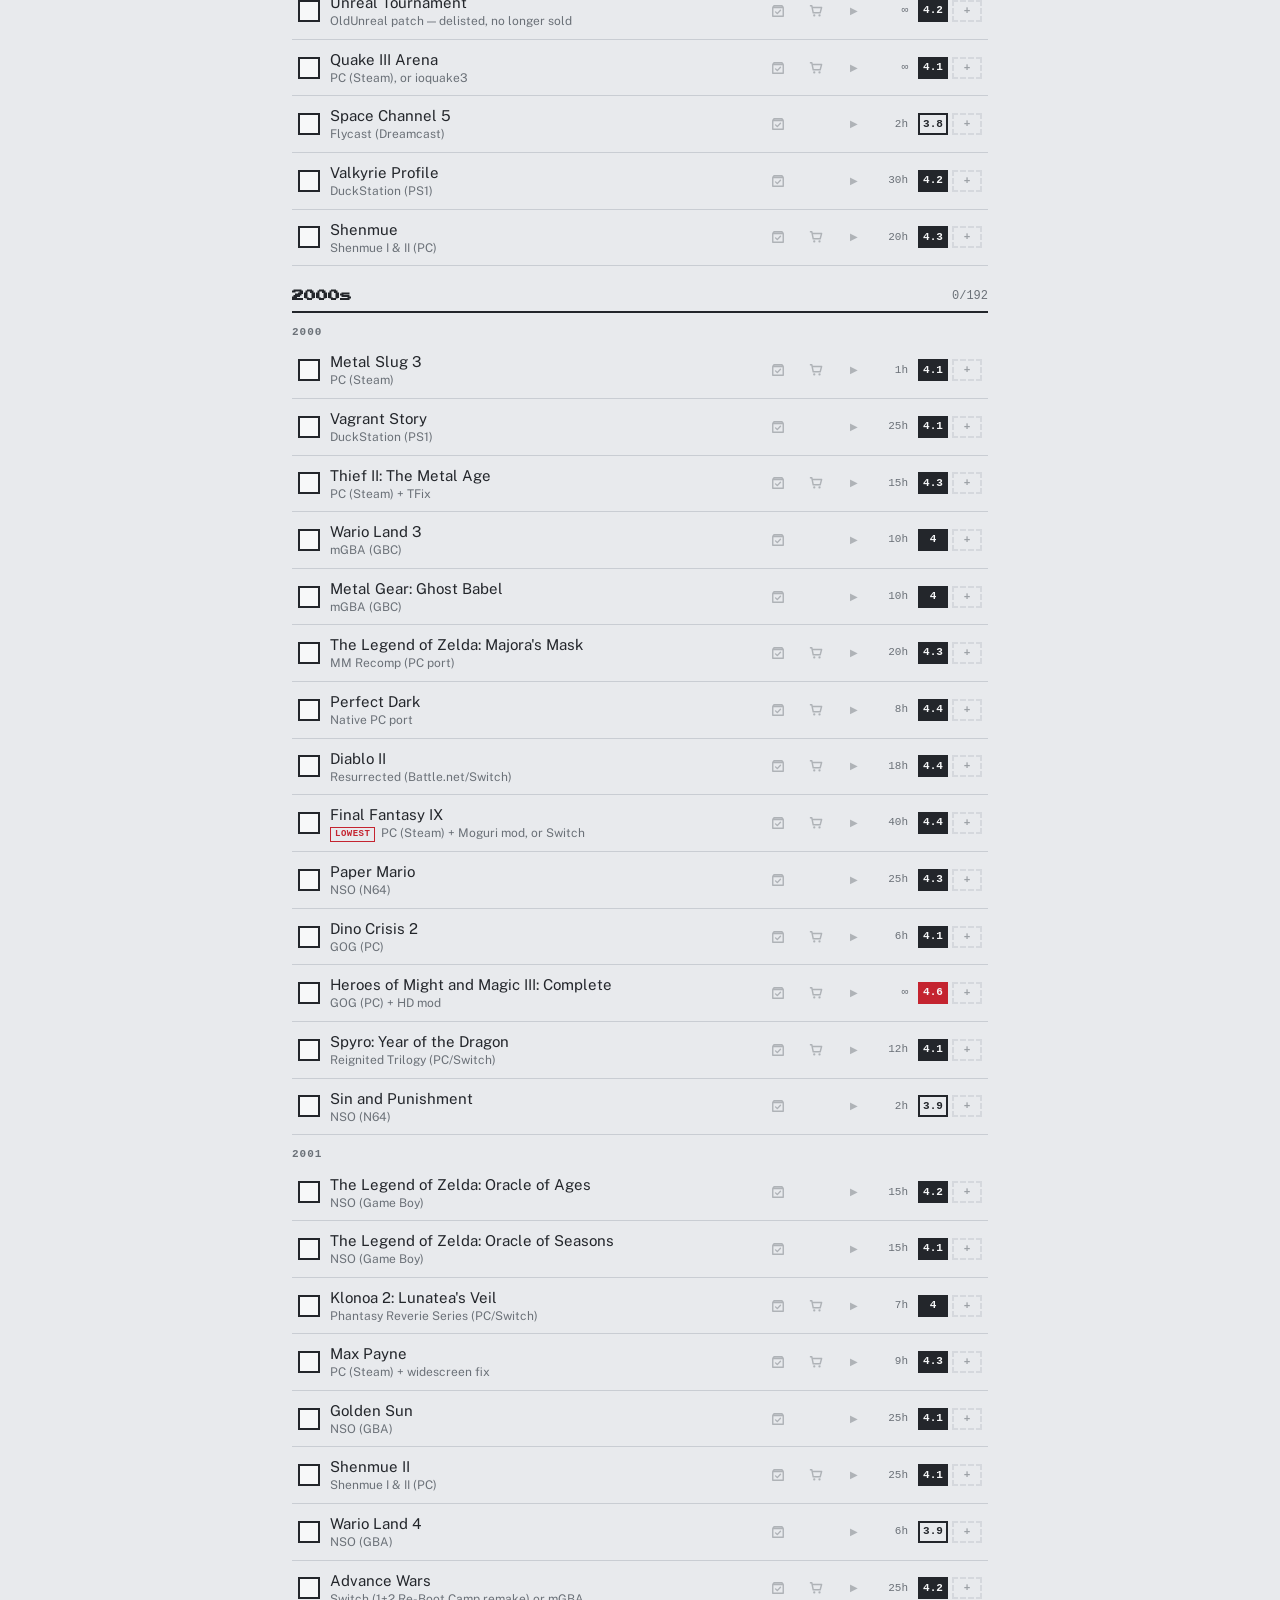
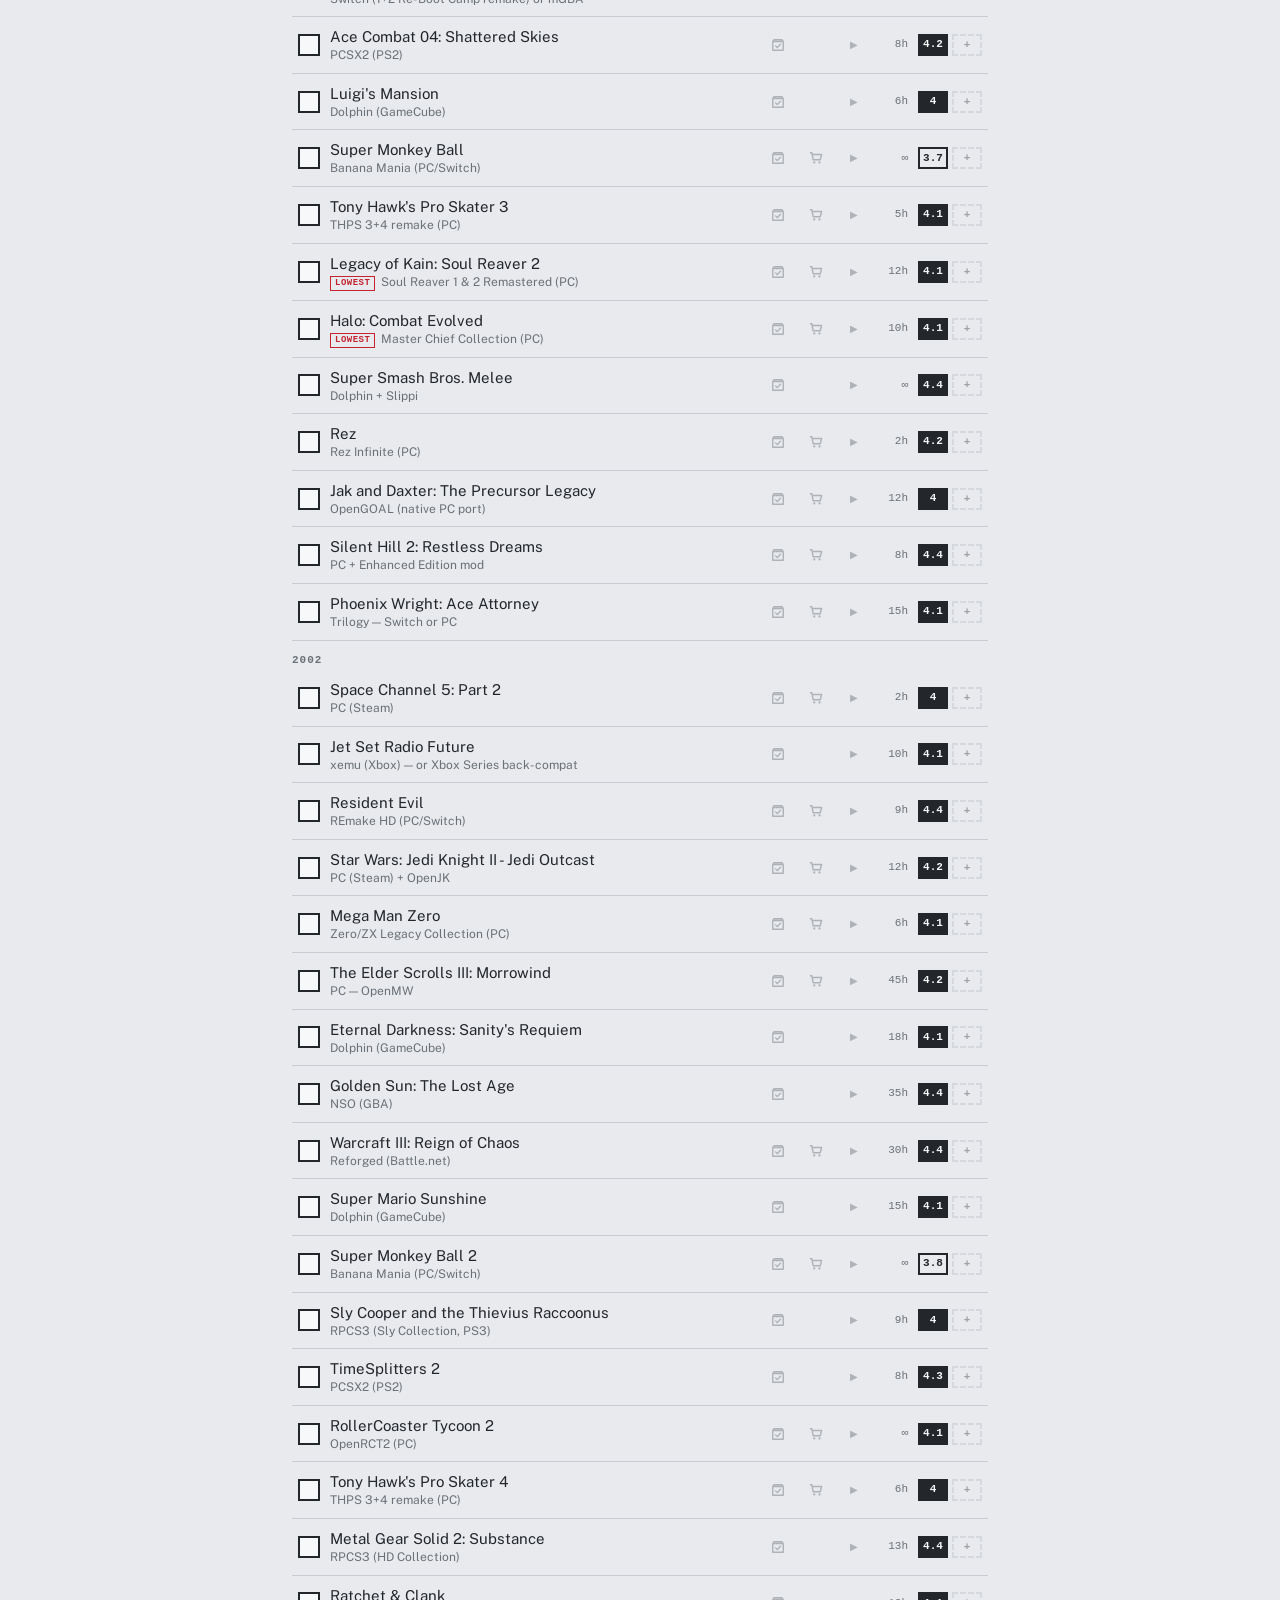
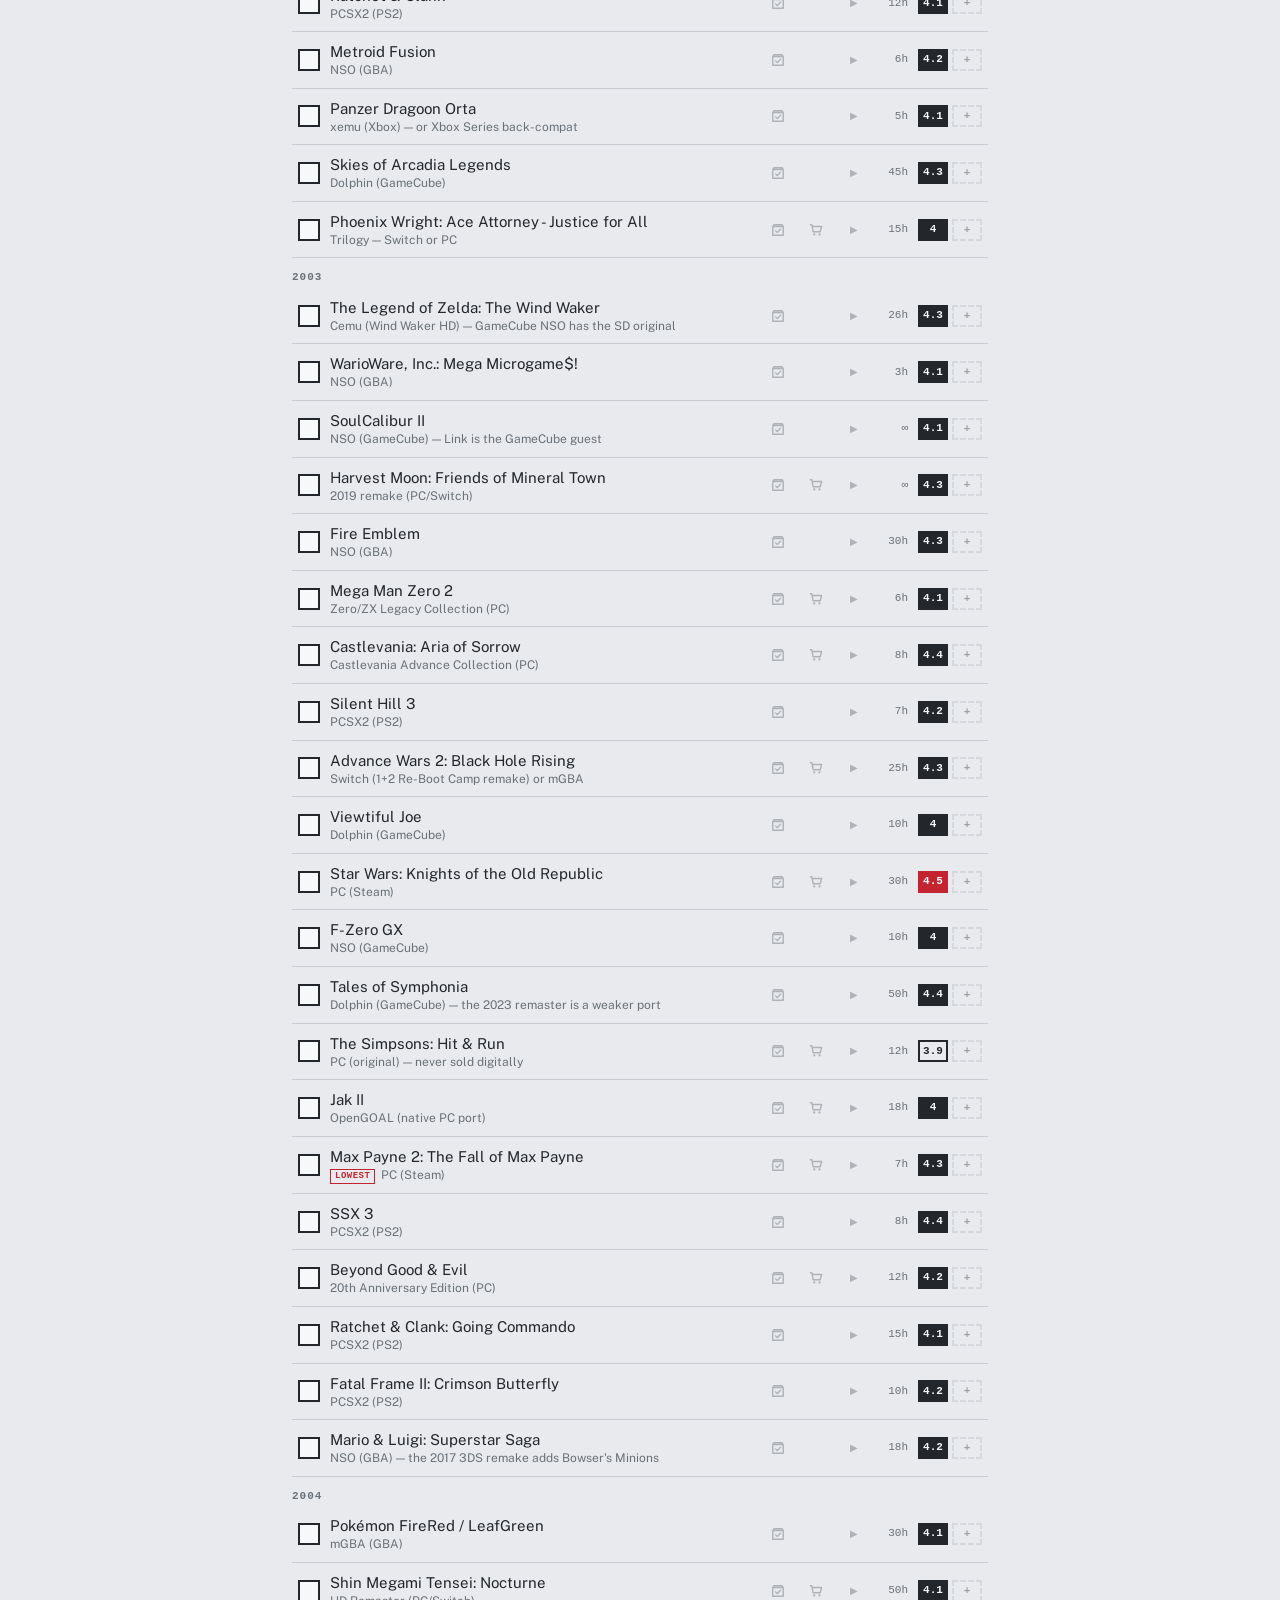
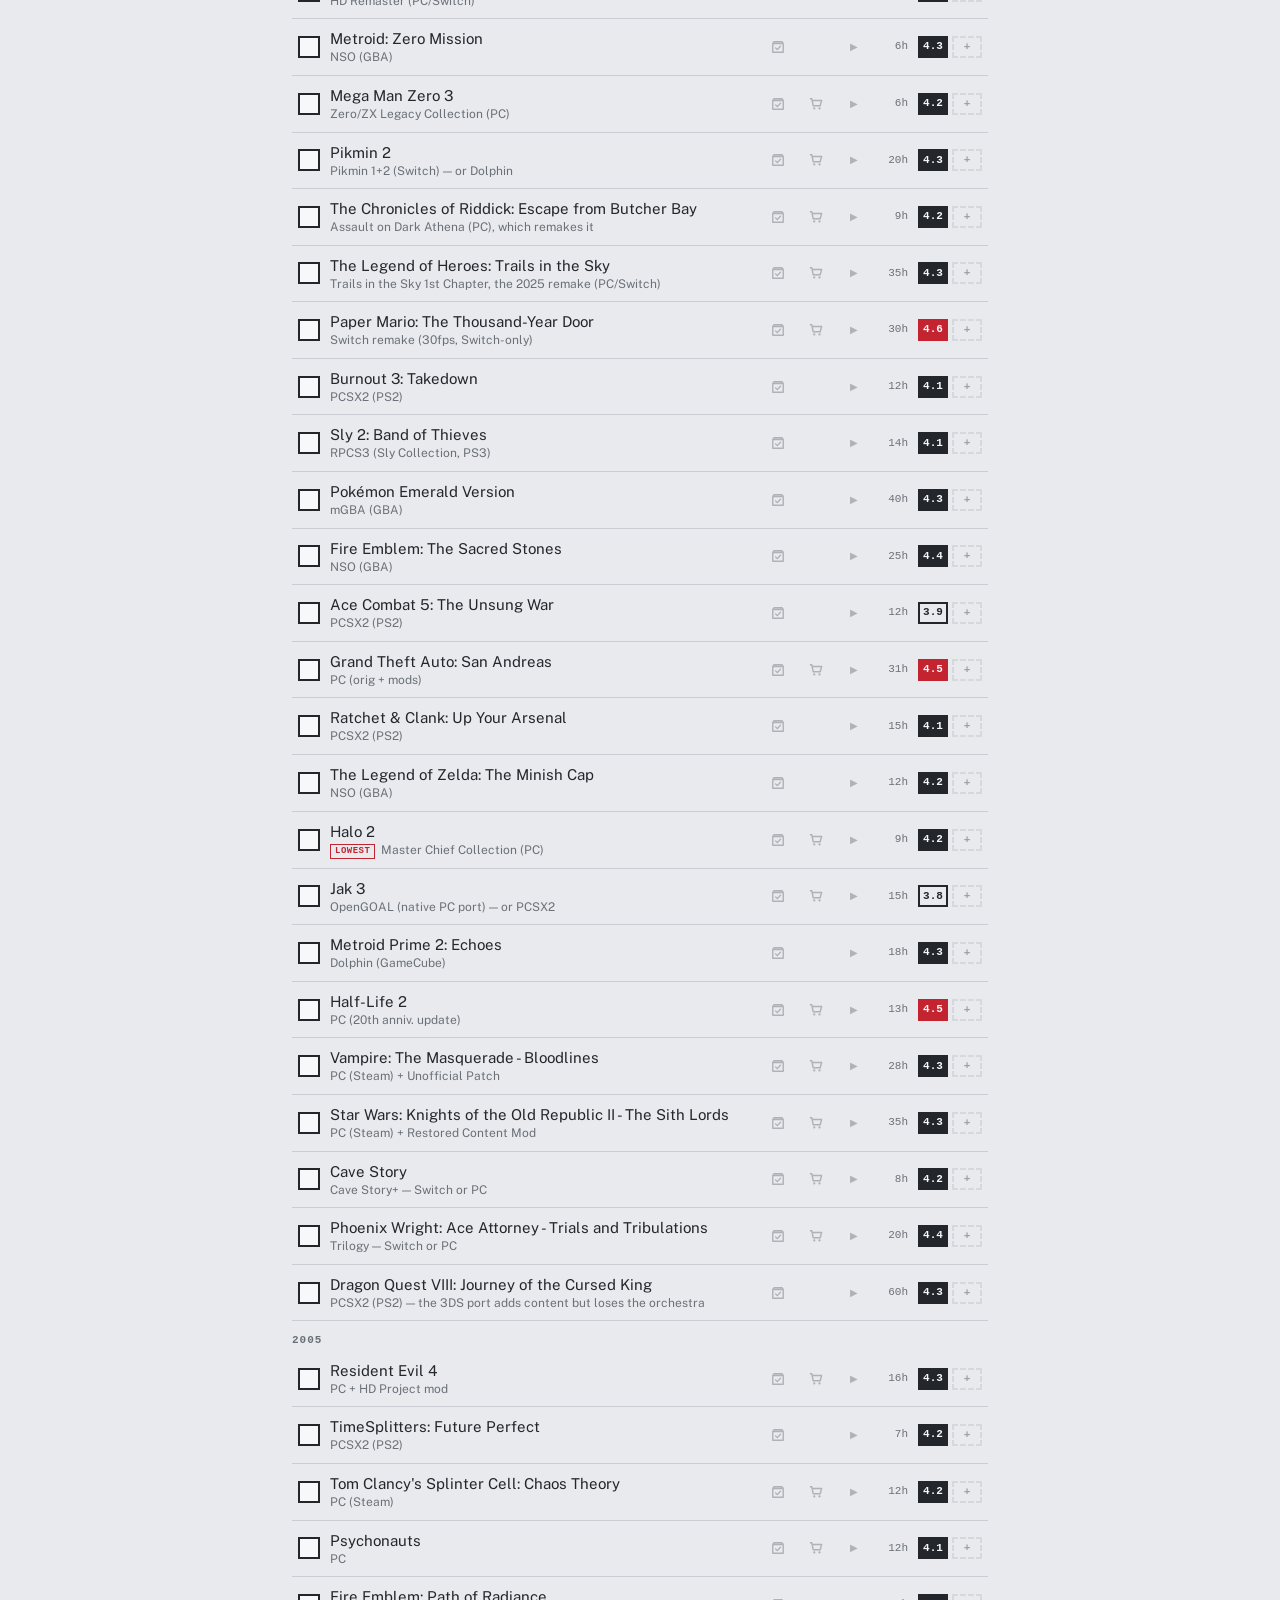
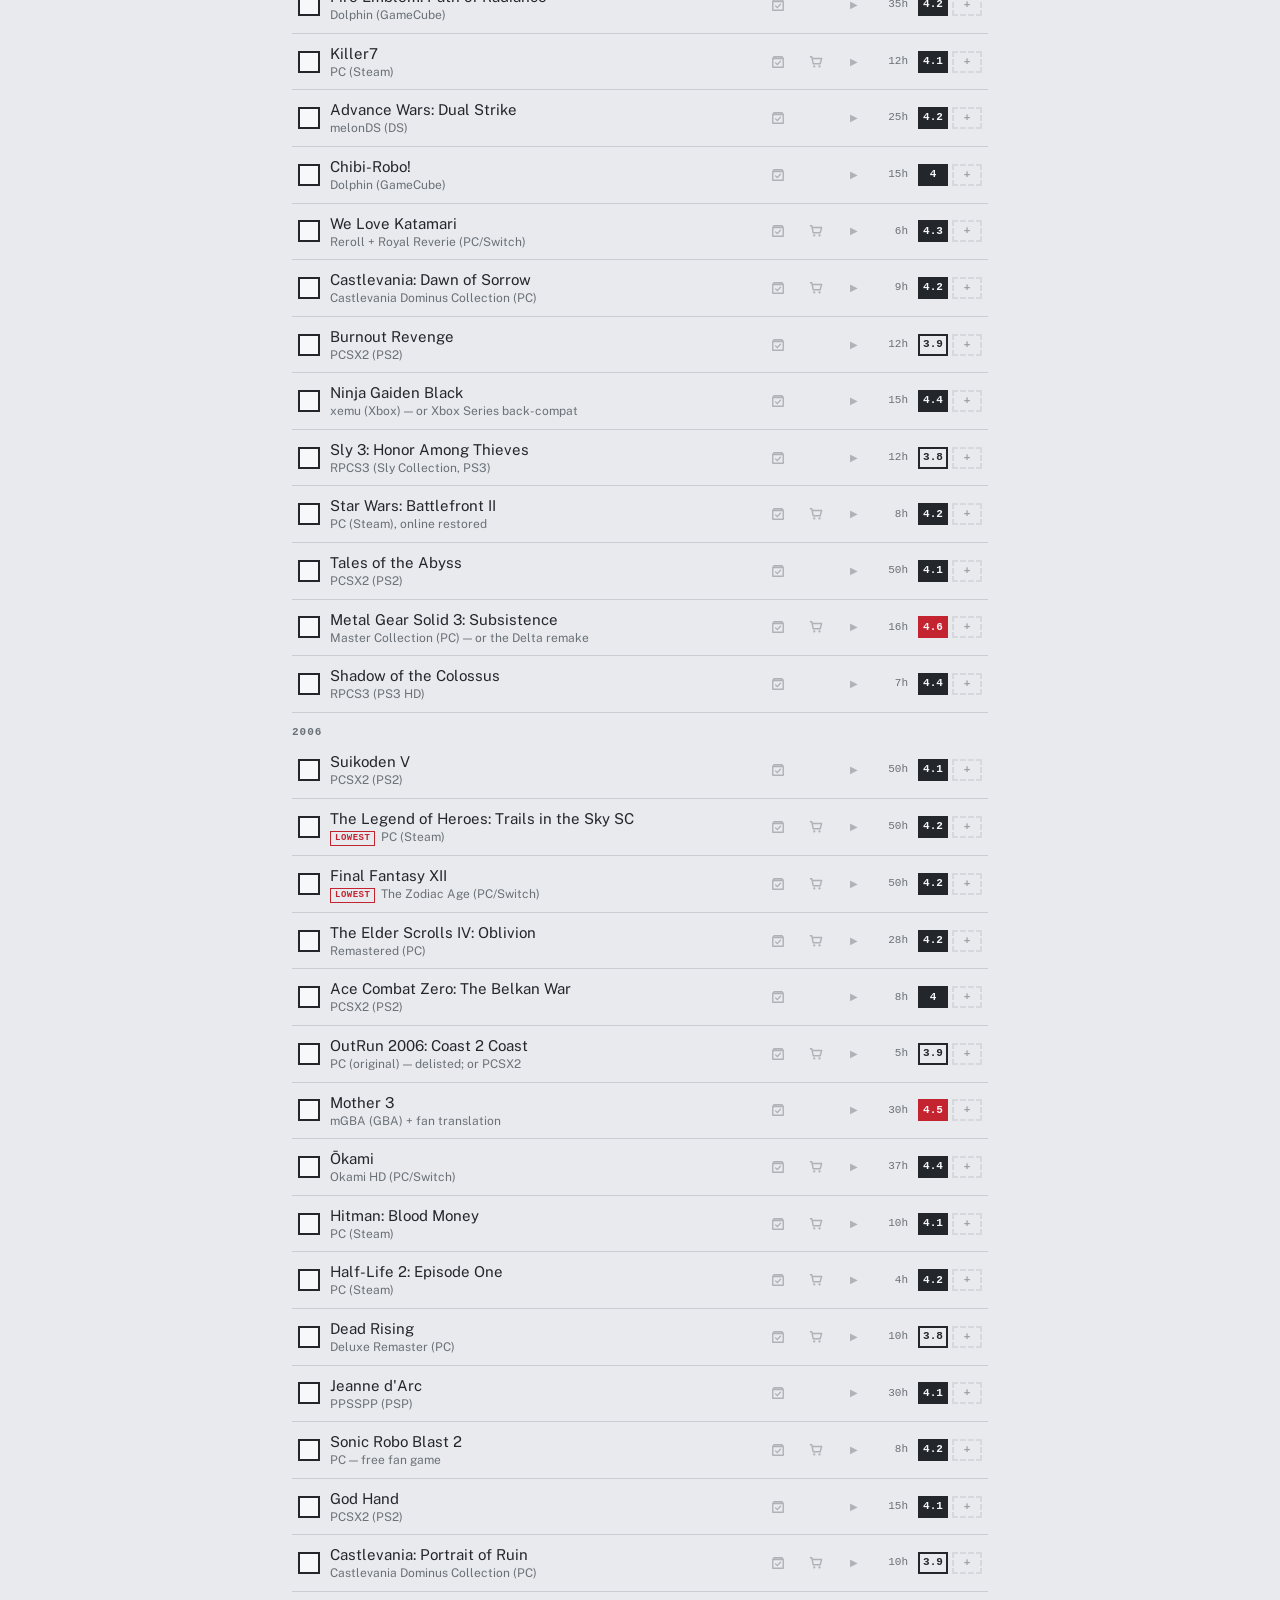
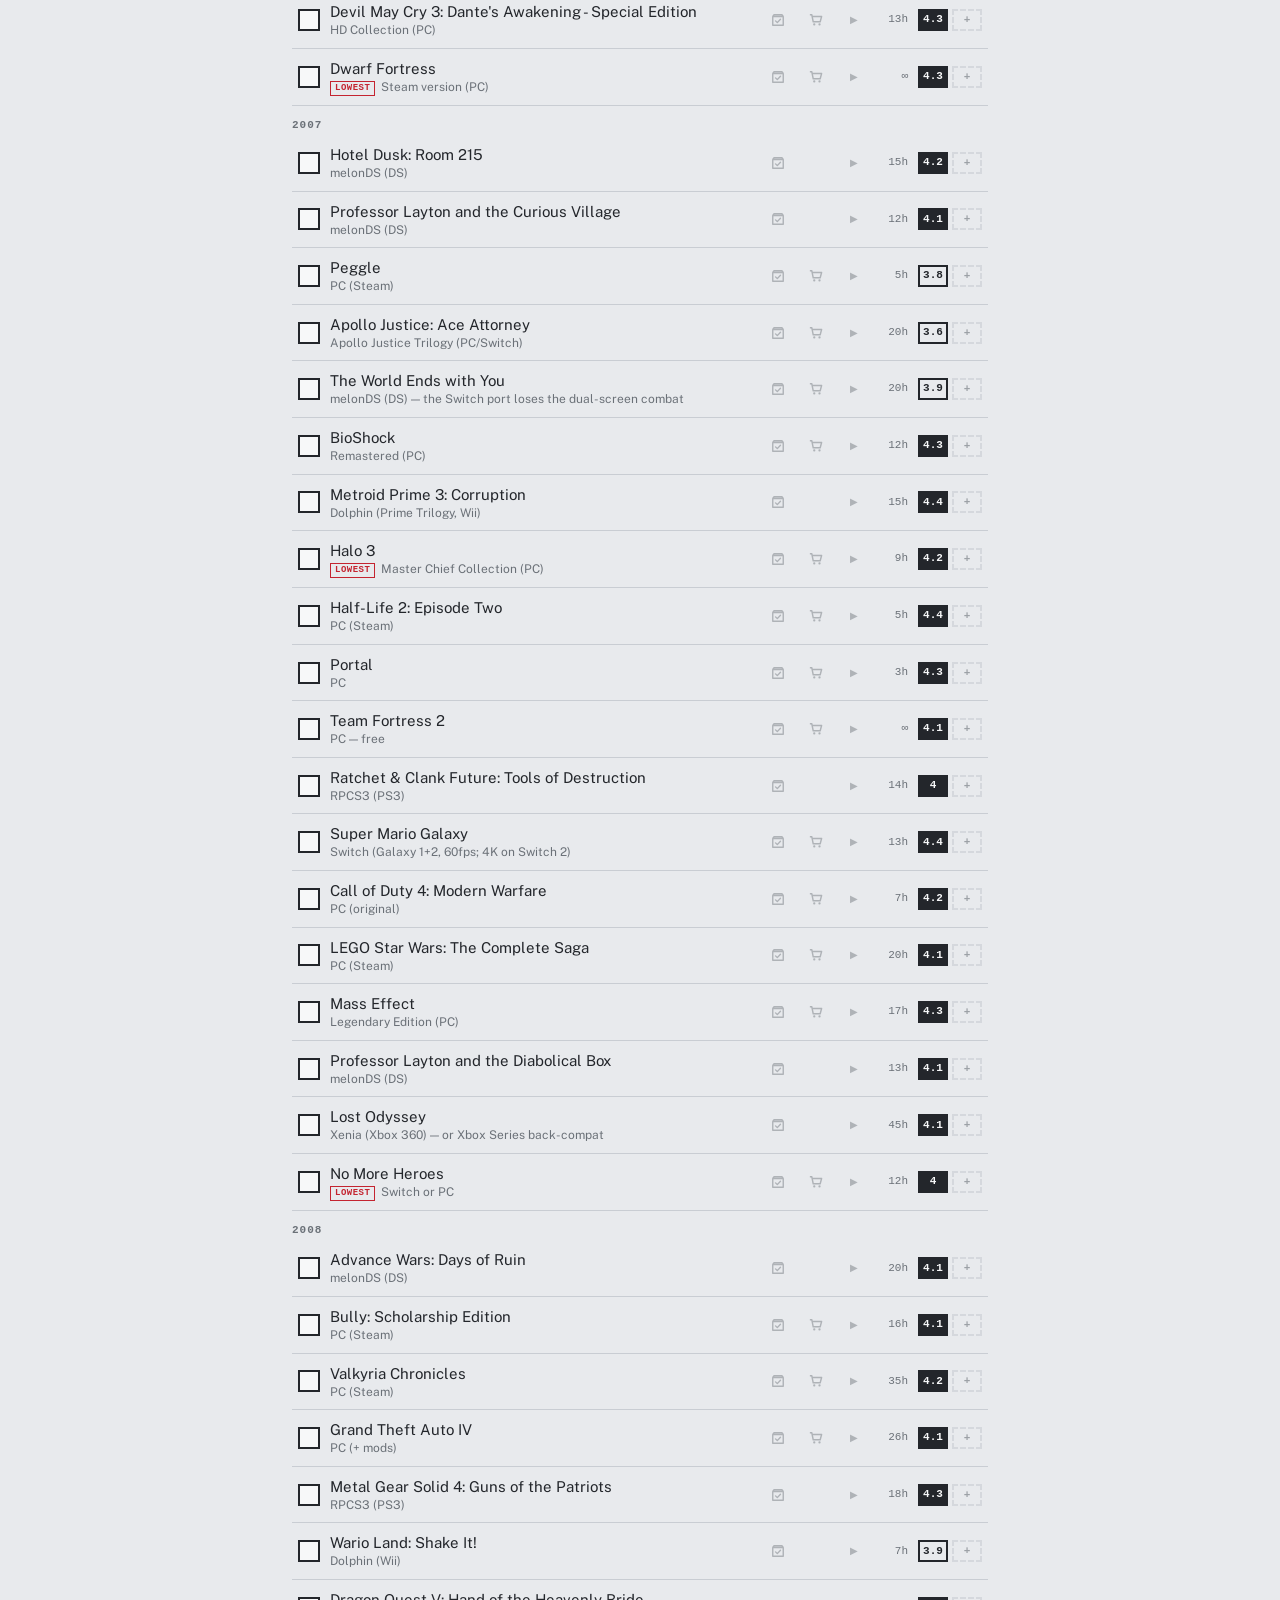
==== commit 6a8ca47b: "Refresh prices (2026-11-26)" ====
--- a/playlist.html
+++ b/playlist.html
@@ -101,7 +101,7 @@
 
 <script src="data/games.js?v=79f071bd"></script>
 <script src="data/scores.js?v=8b17688d"></script>
-<script src="data/prices.js?v=fc03f0fe"></script>
+<script src="data/prices.js?v=4b867cd5"></script>
 <script src="data/reviews.js?v=96711076"></script>
 <script src="data/meta.js?v=44025426"></script>
 <script src="assets/app.js?v=f9660f0e"></script>
